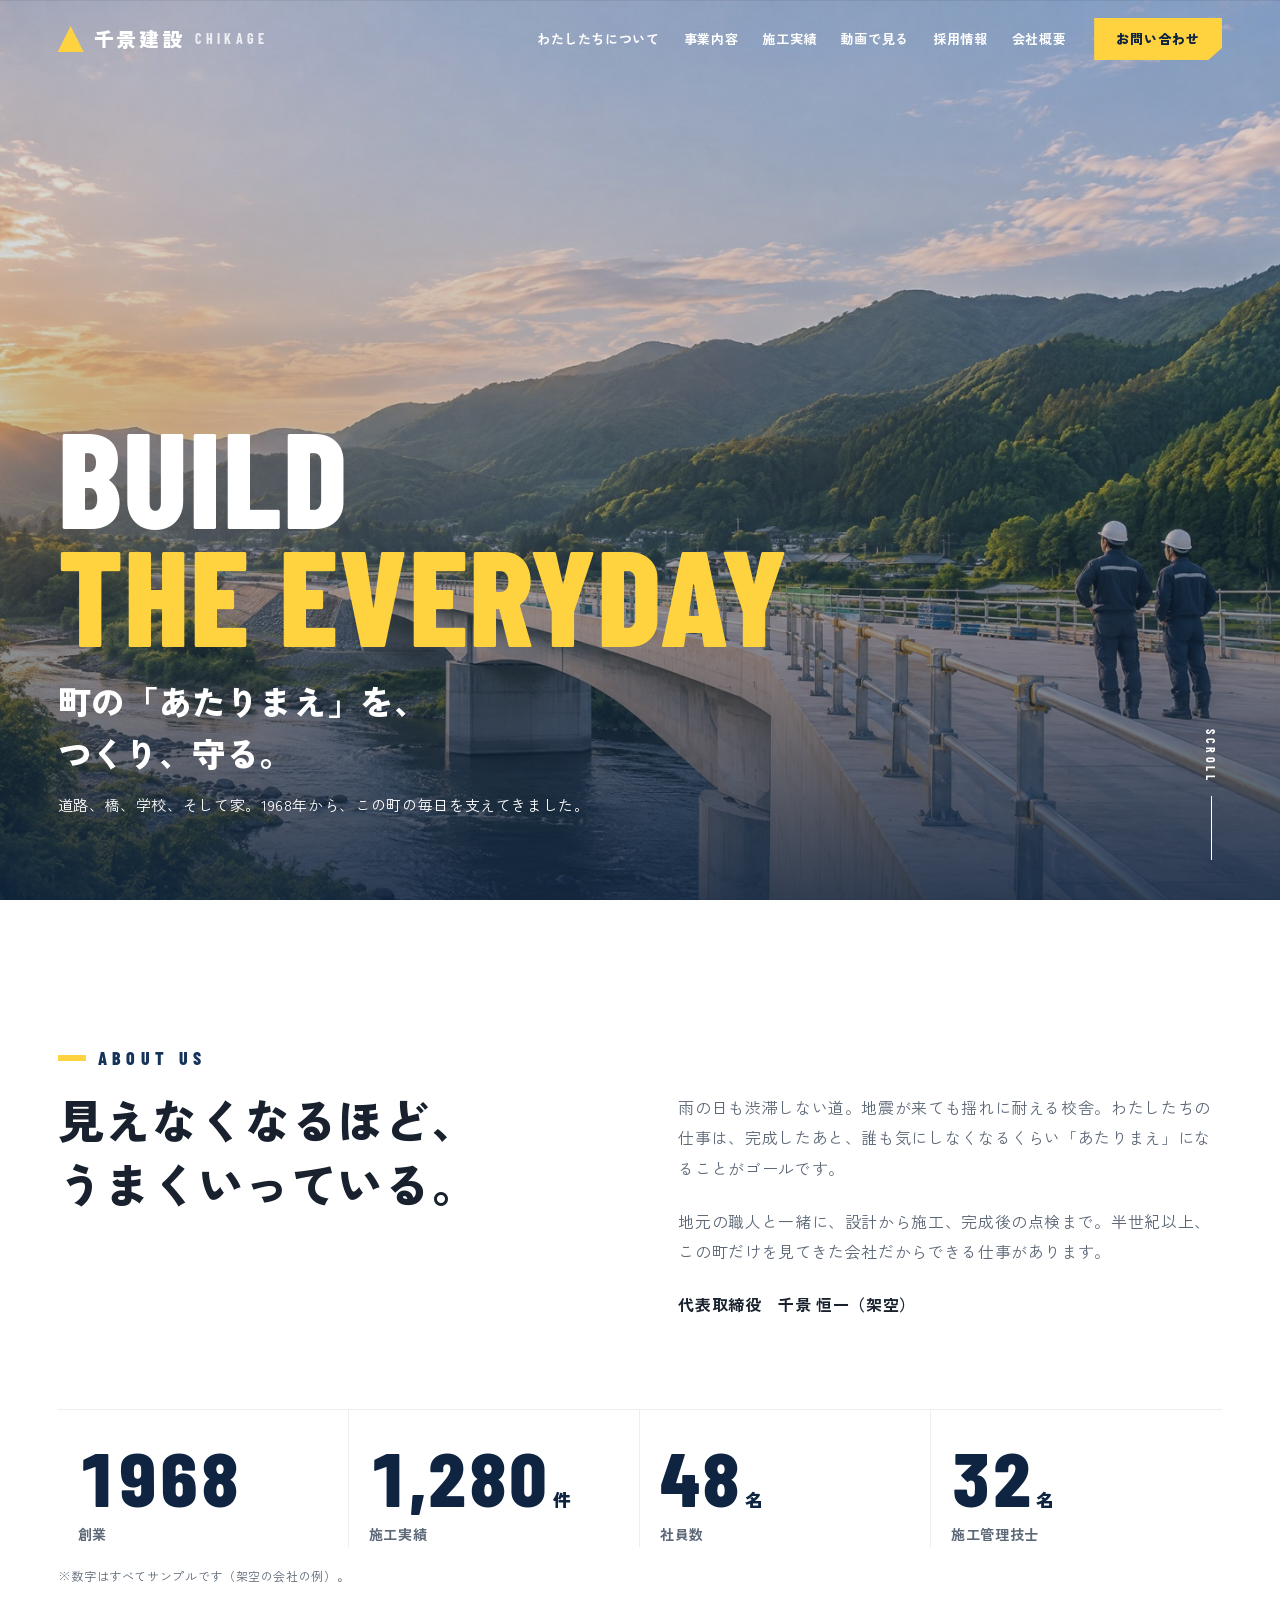
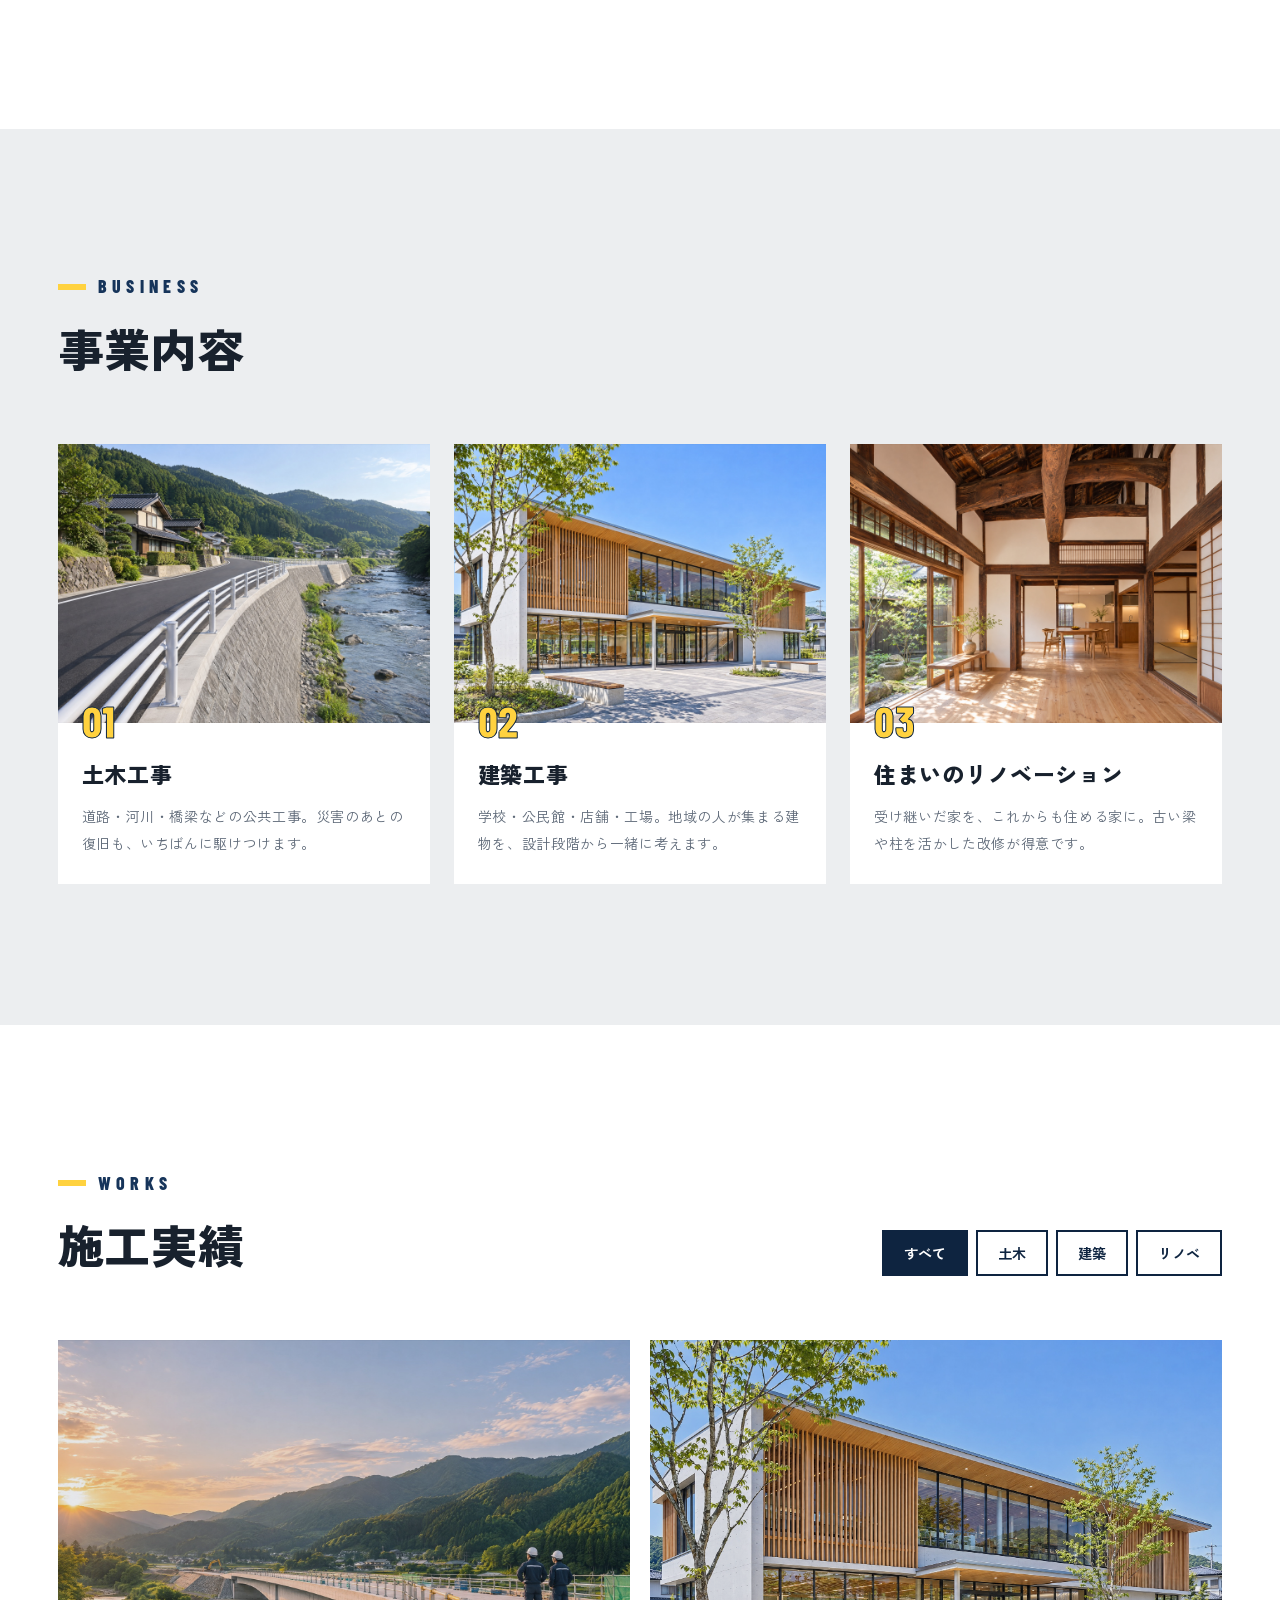
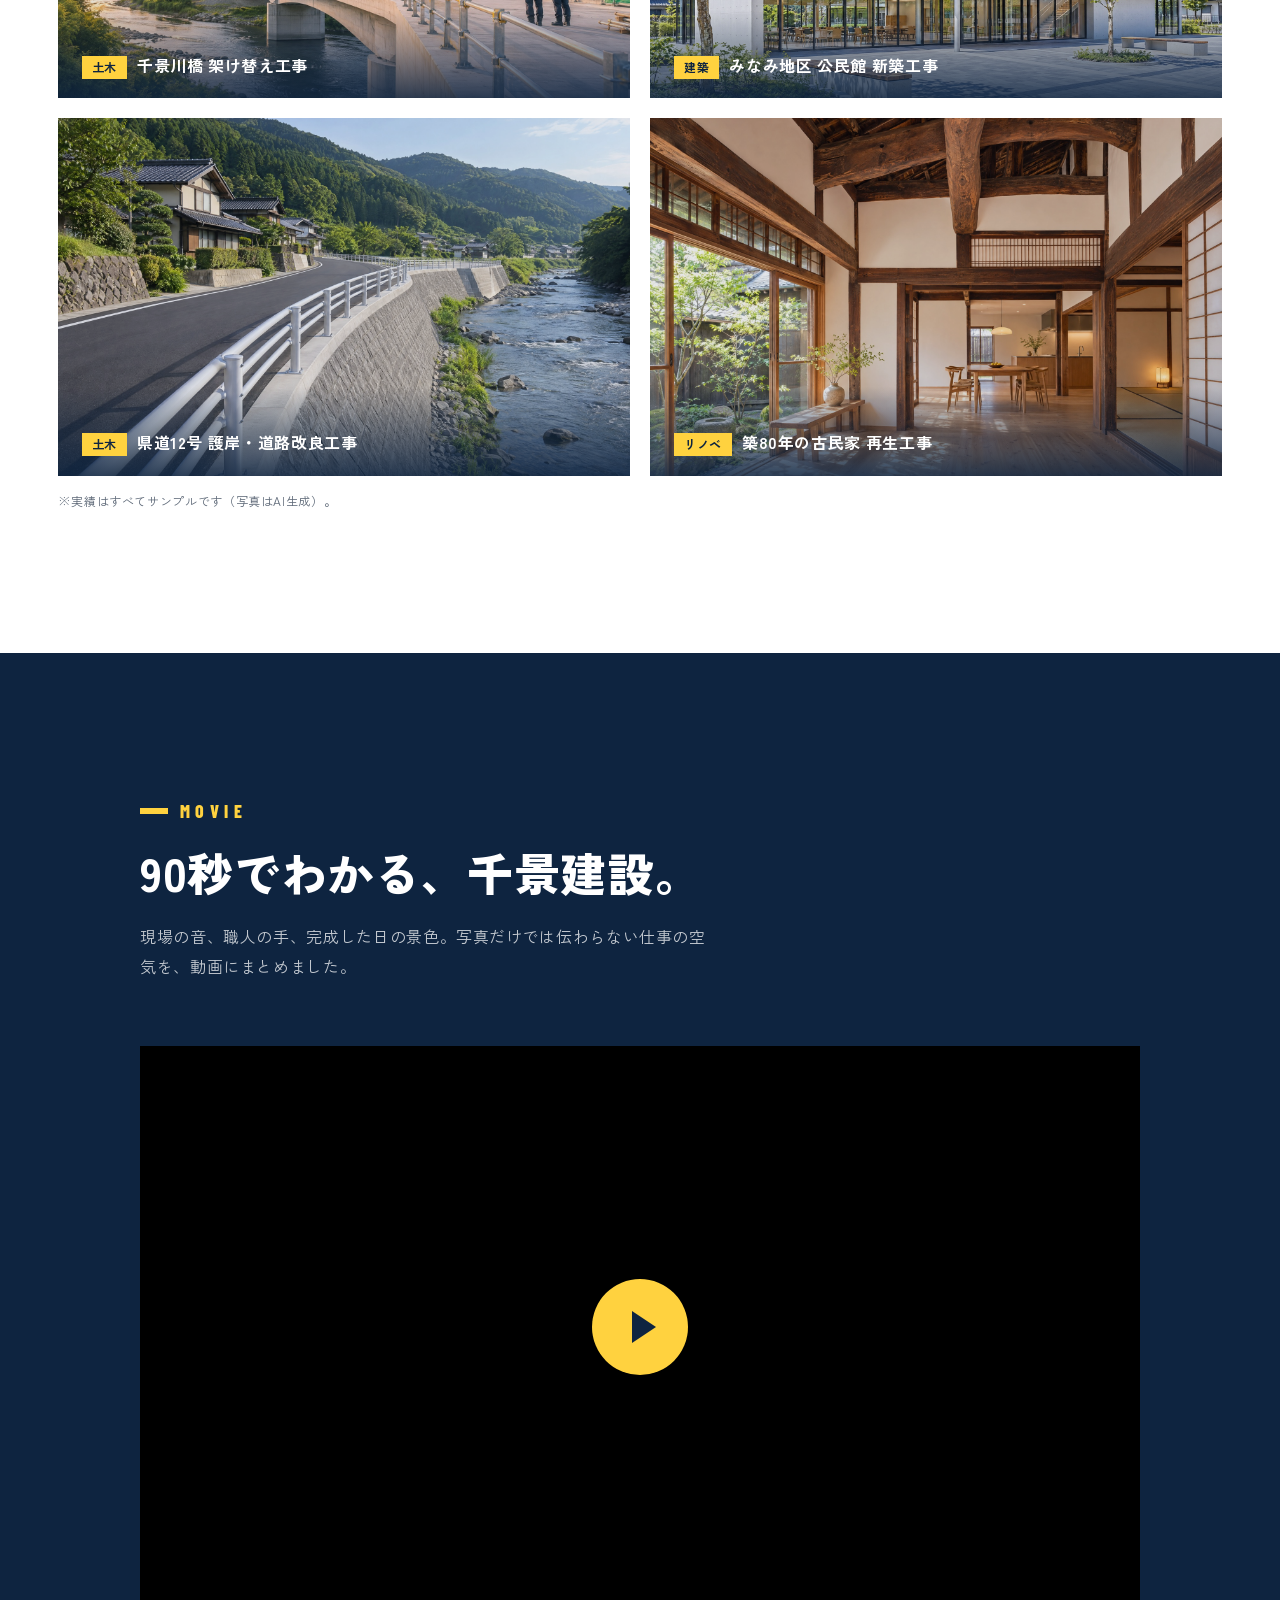
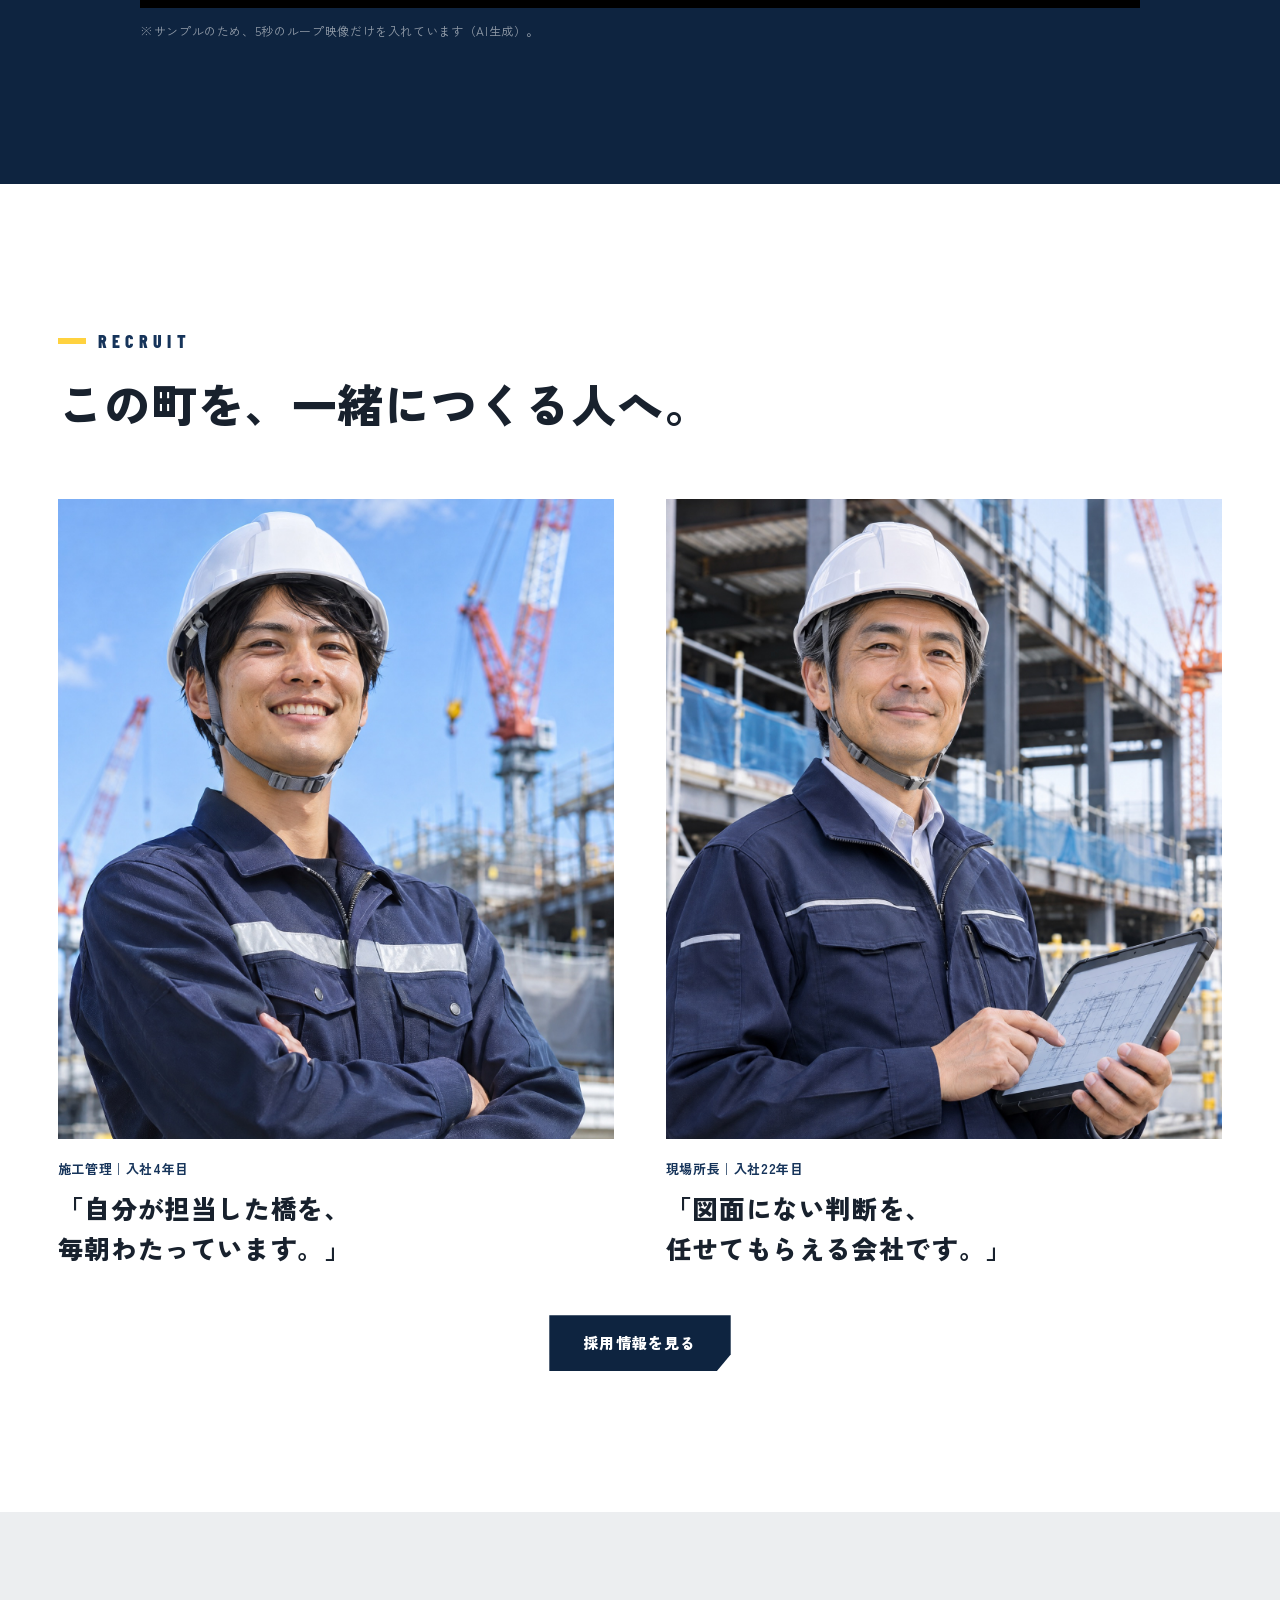
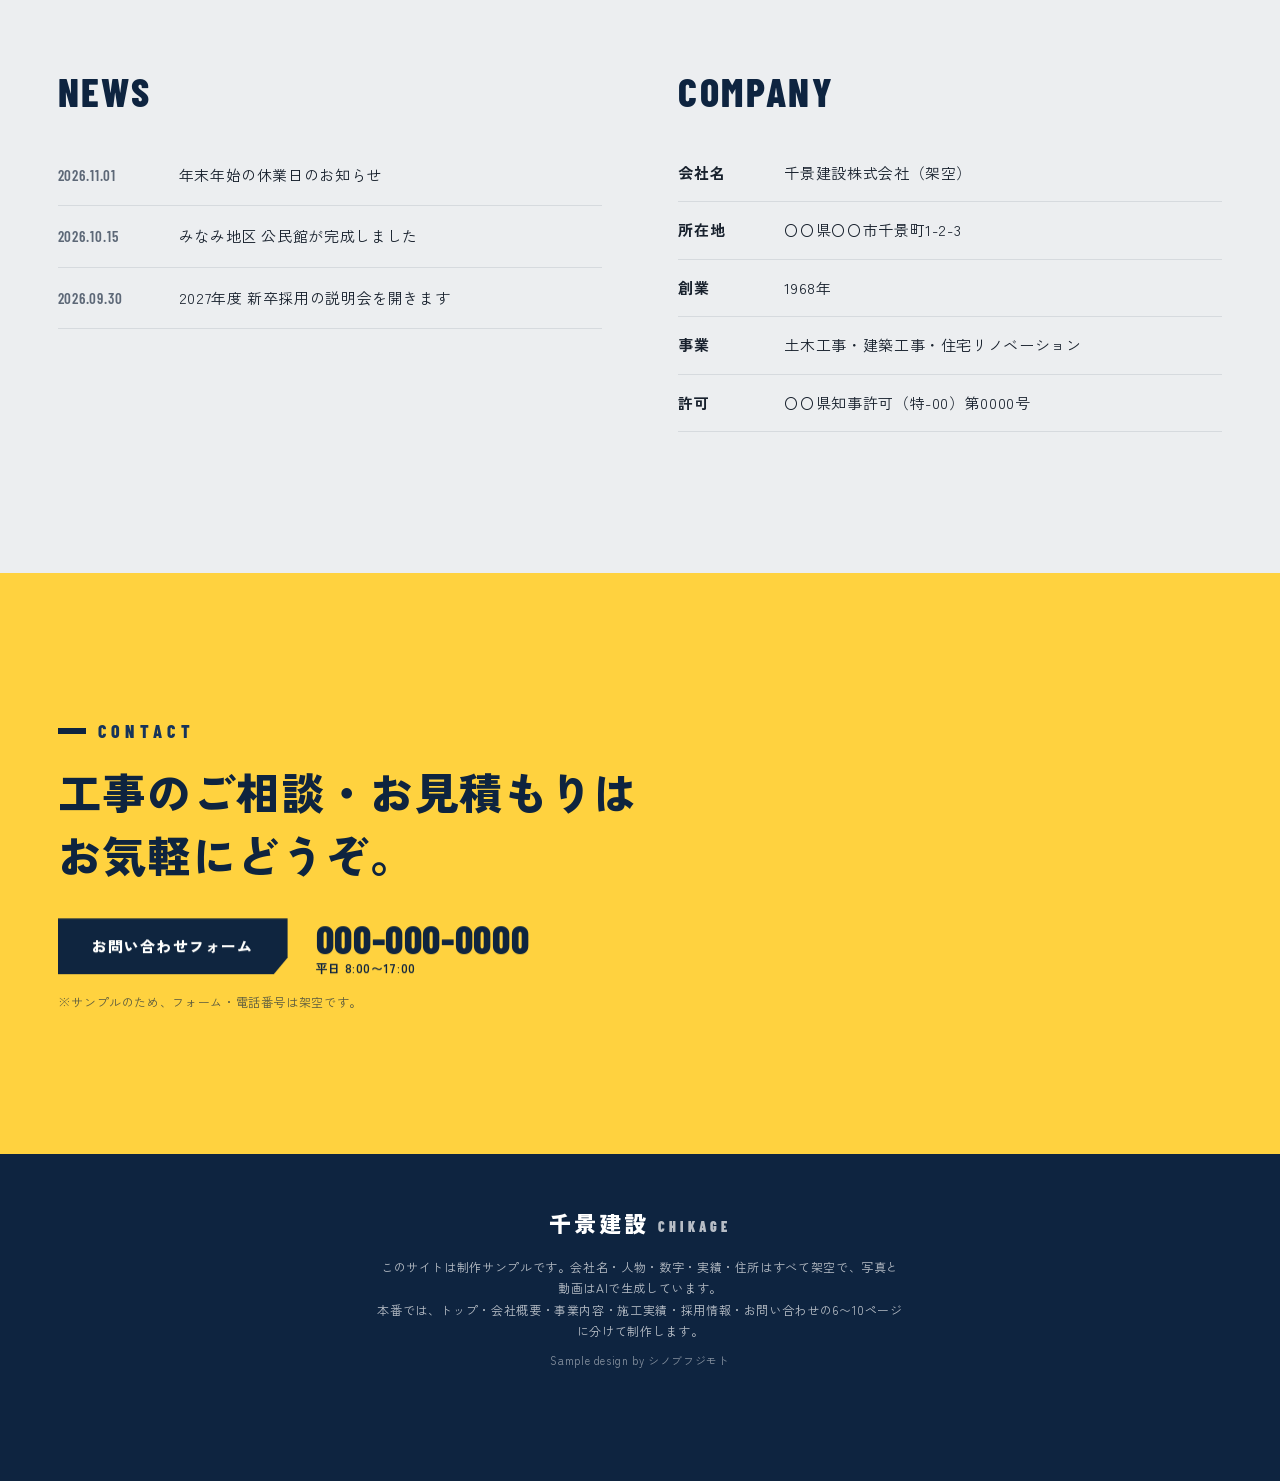
==== index.html @ c88fe832 "Construction company website sample (fictional, AI photos and video) Co-Authored-By: Claude Opus 5.5" ====
<!doctype html>
<html lang="ja">
<head>
<meta charset="utf-8">
<meta name="viewport" content="width=device-width, initial-scale=1">
<meta name="robots" content="noindex, nofollow">
<title>千景建設 CHIKAGE（サンプル）</title>
<meta name="description" content="地域の建設会社のコーポレートサイトのサンプル。会社名・数字・実績はすべて架空です。">
<link rel="preconnect" href="https://fonts.googleapis.com">
<link rel="preconnect" href="https://fonts.gstatic.com" crossorigin>
<link href="https://fonts.googleapis.com/css2?family=Barlow+Condensed:wght@600;700;800&family=Zen+Kaku+Gothic+New:wght@400;500;700;900&display=swap" rel="stylesheet">
<link rel="stylesheet" href="style.css?v=1">
<script>document.documentElement.classList.add('js');if(matchMedia('(prefers-reduced-motion: reduce)').matches)document.documentElement.classList.add('is-reduced');</script>
</head>
<body>

<header class="header">
  <a class="logo" href="#top" aria-label="千景建設 トップへ"><span class="logo_mark" aria-hidden="true"></span><span class="logo_ja">千景建設</span><span class="logo_en">CHIKAGE</span></a>
  <nav class="nav" aria-label="サイト内">
    <a href="#about">わたしたちについて</a><a href="#business">事業内容</a><a href="#works">施工実績</a><a href="#movie">動画で見る</a><a href="#recruit">採用情報</a><a href="#company">会社概要</a>
  </nav>
  <a class="btn btn--sm" href="#contact">お問い合わせ</a>
</header>

<main id="top">

  <!-- 最初の画面：動画が流れる -->
  <section class="hero">
    <div class="hero_media" data-open-photo>
      <video class="hero_video" src="movie/hero.mp4" poster="photos/hero.jpg" autoplay muted loop playsinline aria-hidden="true"></video>
      <img src="photos/hero.jpg" alt="夕日の中、完成した橋の上に立つ2人の作業員" width="1800" height="1012">
    </div>
    <div class="hero_body">
      <p class="hero_en" data-open="1"><span>BUILD</span><span>THE EVERYDAY</span></p>
      <h1 class="hero_ja" data-open="2">町の「あたりまえ」を、<br>つくり、守る。</h1>
      <p class="hero_lead" data-open="3">道路、橋、学校、そして家。<br class="sp">1968年から、この町の毎日を支えてきました。</p>
    </div>
    <a class="hero_scroll" href="#about" data-open="4"><span>SCROLL</span></a>
  </section>

  <!-- わたしたちについて -->
  <section class="about" id="about">
    <div class="about_inner">
      <header class="secHead" data-up>
        <p class="secHead_en">ABOUT US</p>
        <h2 class="secHead_ja">見えなくなるほど、<br>うまくいっている。</h2>
      </header>
      <div class="about_text" data-each>
        <p data-up>雨の日も渋滞しない道。地震が来ても揺れに耐える校舎。わたしたちの仕事は、完成したあと、誰も気にしなくなるくらい「あたりまえ」になることがゴールです。</p>
        <p data-up>地元の職人と一緒に、設計から施工、完成後の点検まで。半世紀以上、この町だけを見てきた会社だからできる仕事があります。</p>
        <p class="about_sign" data-up>代表取締役　千景 恒一（架空）</p>
      </div>
    </div>
    <ul class="num" data-each>
      <li data-up><p class="num_v"><span data-count="1968" data-plain>1968</span></p><p class="num_l">創業</p></li>
      <li data-up><p class="num_v"><span data-count="1280">1,280</span><small>件</small></p><p class="num_l">施工実績</p></li>
      <li data-up><p class="num_v"><span data-count="48">48</span><small>名</small></p><p class="num_l">社員数</p></li>
      <li data-up><p class="num_v"><span data-count="32">32</span><small>名</small></p><p class="num_l">施工管理技士</p></li>
    </ul>
    <p class="note" data-up>※数字はすべてサンプルです（架空の会社の例）。</p>
  </section>

  <!-- 事業内容 -->
  <section class="business" id="business">
    <header class="secHead" data-up>
      <p class="secHead_en">BUSINESS</p>
      <h2 class="secHead_ja">事業内容</h2>
    </header>
    <div class="biz_list">
      <article class="biz" data-up>
        <div class="biz_photo"><img src="photos/road.jpg" alt="川沿いに整備された道路と護岸" width="1800" height="1350" loading="lazy"></div>
        <p class="biz_no">01</p><h3>土木工事</h3>
        <p>道路・河川・橋梁などの公共工事。災害のあとの復旧も、いちばんに駆けつけます。</p>
      </article>
      <article class="biz" data-up>
        <div class="biz_photo"><img src="photos/building.jpg" alt="木のルーバーが印象的な公民館" width="1800" height="1350" loading="lazy"></div>
        <p class="biz_no">02</p><h3>建築工事</h3>
        <p>学校・公民館・店舗・工場。地域の人が集まる建物を、設計段階から一緒に考えます。</p>
      </article>
      <article class="biz" data-up>
        <div class="biz_photo"><img src="photos/renovation.jpg" alt="古い梁を活かしてリノベーションした住まい" width="1800" height="1350" loading="lazy"></div>
        <p class="biz_no">03</p><h3>住まいのリノベーション</h3>
        <p>受け継いだ家を、これからも住める家に。古い梁や柱を活かした改修が得意です。</p>
      </article>
    </div>
  </section>

  <!-- 施工実績：種類で絞り込める -->
  <section class="works" id="works">
    <header class="secHead secHead--row" data-up>
      <div><p class="secHead_en">WORKS</p><h2 class="secHead_ja">施工実績</h2></div>
      <div class="filter" role="group" aria-label="種類で絞り込む">
        <button type="button" class="is-on" data-filter="all" aria-pressed="true">すべて</button>
        <button type="button" data-filter="doboku" aria-pressed="false">土木</button>
        <button type="button" data-filter="kenchiku" aria-pressed="false">建築</button>
        <button type="button" data-filter="reno" aria-pressed="false">リノベ</button>
      </div>
    </header>
    <ul class="works_grid">
      <li data-kind="doboku"><img src="photos/hero.jpg" alt="" loading="lazy"><p><span>土木</span>千景川橋 架け替え工事</p></li>
      <li data-kind="kenchiku"><img src="photos/building.jpg" alt="" loading="lazy"><p><span>建築</span>みなみ地区 公民館 新築工事</p></li>
      <li data-kind="doboku"><img src="photos/road.jpg" alt="" loading="lazy"><p><span>土木</span>県道12号 護岸・道路改良工事</p></li>
      <li data-kind="reno"><img src="photos/renovation.jpg" alt="" loading="lazy"><p><span>リノベ</span>築80年の古民家 再生工事</p></li>
    </ul>
    <p class="note">※実績はすべてサンプルです（写真はAI生成）。</p>
  </section>

  <!-- 動画で見る -->
  <section class="movie" id="movie">
    <div class="movie_inner">
      <header class="secHead" data-up>
        <p class="secHead_en">MOVIE</p>
        <h2 class="secHead_ja">90秒でわかる、千景建設。</h2>
        <p class="movie_lead">現場の音、職人の手、完成した日の景色。写真だけでは伝わらない仕事の空気を、動画にまとめました。</p>
      </header>
      <button type="button" class="movie_card" data-up aria-label="紹介動画を再生する（サンプル）">
        <video src="movie/hero.mp4" poster="photos/hero.jpg" muted loop playsinline preload="metadata"></video>
        <span class="movie_play" aria-hidden="true"></span>
        <span class="movie_time">1:30</span>
      </button>
      <p class="note">※サンプルのため、5秒のループ映像だけを入れています（AI生成）。</p>
    </div>
  </section>

  <!-- 採用 -->
  <section class="recruit" id="recruit">
    <header class="secHead" data-up>
      <p class="secHead_en">RECRUIT</p>
      <h2 class="secHead_ja">この町を、<br class="sp">一緒につくる人へ。</h2>
    </header>
    <div class="people">
      <article class="person" data-up>
        <div class="person_photo"><img src="photos/worker.jpg" alt="若手の施工管理の社員" width="1440" height="1800" loading="lazy"></div>
        <p class="person_meta">施工管理｜入社4年目</p>
        <h3>「自分が担当した橋を、<br>毎朝わたっています。」</h3>
      </article>
      <article class="person" data-up>
        <div class="person_photo"><img src="photos/manager.jpg" alt="現場所長の社員" width="1440" height="1800" loading="lazy"></div>
        <p class="person_meta">現場所長｜入社22年目</p>
        <h3>「図面にない判断を、<br>任せてもらえる会社です。」</h3>
      </article>
    </div>
    <div class="recruit_cta" data-up><a class="btn btn--line" href="#contact">採用情報を見る</a></div>
  </section>

  <!-- お知らせ・会社概要 -->
  <section class="info" id="company">
    <div class="info_inner">
      <div data-up>
        <h2 class="info_h">NEWS</h2>
        <ul class="news">
          <li><time>2026.11.01</time><a href="#top">年末年始の休業日のお知らせ</a></li>
          <li><time>2026.10.15</time><a href="#works">みなみ地区 公民館が完成しました</a></li>
          <li><time>2026.09.30</time><a href="#recruit">2027年度 新卒採用の説明会を開きます</a></li>
        </ul>
      </div>
      <div data-up>
        <h2 class="info_h">COMPANY</h2>
        <dl class="company">
          <div><dt>会社名</dt><dd>千景建設株式会社（架空）</dd></div>
          <div><dt>所在地</dt><dd>〇〇県〇〇市千景町1-2-3</dd></div>
          <div><dt>創業</dt><dd>1968年</dd></div>
          <div><dt>事業</dt><dd>土木工事・建築工事・住宅リノベーション</dd></div>
          <div><dt>許可</dt><dd>〇〇県知事許可（特-00）第0000号</dd></div>
        </dl>
      </div>
    </div>
  </section>

  <section class="contact" id="contact" data-bar-end>
    <div class="contact_inner" data-each>
      <p class="secHead_en" data-up>CONTACT</p>
      <h2 class="contact_h" data-up>工事のご相談・お見積もりは<br>お気軽にどうぞ。</h2>
      <div class="contact_btns" data-up>
        <a class="btn" href="#contact">お問い合わせフォーム</a>
        <a class="contact_tel" href="#contact">000-000-0000<small>平日 8:00〜17:00</small></a>
      </div>
      <p class="note" data-up>※サンプルのため、フォーム・電話番号は架空です。</p>
    </div>
  </section>

</main>

<footer class="footer">
  <p class="footer_logo">千景建設 <span>CHIKAGE</span></p>
  <p class="footer_note">このサイトは制作サンプルです。会社名・人物・数字・実績・住所はすべて架空で、写真と動画はAIで生成しています。<br>本番では、トップ・会社概要・事業内容・施工実績・採用情報・お問い合わせの6〜10ページに分けて制作します。</p>
  <p class="footer_copy">Sample design by シノブフジモト</p>
</footer>

<nav class="spBar" aria-label="お問い合わせ"><a href="#works">施工実績</a><a href="#contact">お問い合わせ</a></nav>

<script src="vendor/gsap.min.js"></script>
<script src="vendor/ScrollTrigger.min.js"></script>
<script src="vendor/lenis.min.js"></script>
<script src="main.js?v=1"></script>
<script>
// 施工実績を種類で絞り込む
document.querySelectorAll('.filter button').forEach((b) => b.addEventListener('click', () => {
  const k = b.dataset.filter;
  document.querySelectorAll('.filter button').forEach((x) => { x.classList.toggle('is-on', x === b); x.setAttribute('aria-pressed', x === b); });
  document.querySelectorAll('.works_grid li').forEach((li) => li.classList.toggle('is-hide', k !== 'all' && li.dataset.kind !== k));
}));
// 動画のカード：見えたら再生（音なし）
const mv = document.querySelector('.movie_card video');
if (mv && 'IntersectionObserver' in window && !matchMedia('(prefers-reduced-motion: reduce)').matches) {
  new IntersectionObserver((es) => es.forEach((e) => e.isIntersecting ? mv.play().catch(() => {}) : mv.pause()), { threshold: 0.4 }).observe(mv);
}
// 動画が読めなければ、写真だけを見せる
document.querySelectorAll('video').forEach((v) => v.addEventListener('error', () => v.remove(), true));
</script>
</body>
</html>
---- style.css ----
:root {
  --navy: #0e2440;
  --navy2: #16345a;
  --yellow: #ffd23f;   /* 安全帯の黄色 */
  --concrete: #eceef0;
  --white: #ffffff;
  --ink: #18212d;
  --muted: #5d6877;
  --en: "Barlow Condensed", sans-serif;
  --jp: "Zen Kaku Gothic New", "Hiragino Sans", sans-serif;
  --ease-out: cubic-bezier(0.23, 1, 0.32, 1);
  --gutter: clamp(16px, 4.5vw, 72px);
  --max: 1200px;
}
*, *::before, *::after { box-sizing: border-box; }
html { -webkit-text-size-adjust: 100%; }
body { margin: 0; background: var(--white); color: var(--ink); font-family: var(--jp); font-size: 16px; line-height: 1.9; letter-spacing: .04em; overflow-x: hidden; }
img, video { display: block; max-width: 100%; }
a { color: inherit; }
button { font: inherit; }
h1, h2, h3, p, dl, dd, ul { margin: 0; padding: 0; }
ul { list-style: none; }
:focus-visible { outline: 2px solid var(--yellow); outline-offset: 3px; }
.note { font-size: 12px; color: var(--muted); }
.sp { display: none; }

.btn { display: inline-flex; align-items: center; justify-content: center; min-height: 56px; padding: 0 34px; background: var(--yellow); color: var(--navy); text-decoration: none; font-weight: 900; font-size: 15px; letter-spacing: .08em; border: 0; cursor: pointer; transition: background-color .25s ease, transform .16s var(--ease-out); clip-path: polygon(0 0, 100% 0, 100% 70%, calc(100% - 14px) 100%, 0 100%); }
.btn:active { transform: scale(.97); }
.btn--sm { min-height: 42px; padding: 0 22px; font-size: 13px; }
.btn--line { background: var(--navy); color: var(--white); }
@media (hover: hover) and (pointer: fine) { .btn:hover { background: #ffe07a; } .btn--line:hover { background: var(--navy2); } }

.header { position: fixed; inset: 0 0 auto; z-index: 50; display: flex; align-items: center; gap: 28px; padding: 18px var(--gutter); color: var(--white); transition: background-color .4s ease, padding .4s var(--ease-out), color .4s ease; }
.header.is-solid { background: rgba(255,255,255,.95); color: var(--ink); backdrop-filter: blur(10px); padding-block: 10px; box-shadow: 0 1px 0 rgba(14,36,64,.08); }
.logo { display: flex; align-items: center; gap: 10px; text-decoration: none; }
.logo_mark { width: 26px; height: 26px; background: var(--yellow); clip-path: polygon(0 100%, 50% 0, 100% 100%); }
.logo_ja { font-weight: 900; font-size: 20px; letter-spacing: .14em; }
.logo_en { font-family: var(--en); font-weight: 700; font-size: 14px; letter-spacing: .3em; opacity: .8; }
.nav { display: flex; gap: 24px; margin-left: auto; font-size: 13px; font-weight: 700; }
.nav a { text-decoration: none; position: relative; padding: 4px 0; }
.nav a::after { content: ""; position: absolute; left: 0; right: 0; bottom: 0; height: 2px; background: var(--yellow); transform: scaleX(0); transform-origin: right; transition: transform .3s var(--ease-out); }
@media (hover: hover) and (pointer: fine) { .nav a:hover::after { transform: scaleX(1); transform-origin: left; } }

/* 最初の画面 */
.hero { position: relative; height: 100svh; min-height: 620px; color: var(--white); overflow: hidden; display: flex; align-items: flex-end; padding: 0 var(--gutter) clamp(56px, 9vh, 110px); }
.hero_media { position: absolute; inset: 0; z-index: -1; background: var(--navy); }
.hero_media img, .hero_media video { position: absolute; inset: 0; width: 100%; height: 100%; object-fit: cover; }
.hero_media video { z-index: 1; }
.hero::after { content: ""; position: absolute; inset: 0; z-index: -1; background: linear-gradient(0deg, rgba(14,36,64,.85) 0%, rgba(14,36,64,.25) 45%, rgba(14,36,64,.1) 100%); }
.hero_en { font-family: var(--en); font-weight: 800; font-size: clamp(64px, 10.5vw, 168px); line-height: .88; letter-spacing: .01em; }
.hero_en span { display: block; }
.hero_en span:last-child { color: var(--yellow); }
.hero_ja { font-weight: 900; font-size: clamp(22px, 2.6vw, 36px); line-height: 1.55; margin-top: 22px; }
.hero_lead { margin-top: 12px; font-size: 15px; opacity: .9; }
.hero_scroll { position: absolute; right: var(--gutter); bottom: 40px; font-family: var(--en); font-weight: 700; letter-spacing: .3em; font-size: 12px; text-decoration: none; writing-mode: vertical-rl; display: flex; align-items: center; gap: 12px; }
.hero_scroll::after { content: ""; width: 1px; height: 64px; background: var(--white); animation: line 2s var(--ease-out) infinite; transform-origin: top; }
@keyframes line { 0% { transform: scaleY(0); } 60% { transform: scaleY(1); } 100% { transform: scaleY(1); opacity: 0; } }

/* 見出し */
section { padding-block: clamp(88px, 11vw, 160px); }
.hero { padding-top: 0; }
.secHead { margin-bottom: clamp(40px, 5vw, 72px); }
.secHead--row { display: flex; align-items: flex-end; justify-content: space-between; gap: 24px; flex-wrap: wrap; }
.secHead_en { font-family: var(--en); font-weight: 800; font-size: clamp(16px, 1.4vw, 20px); letter-spacing: .3em; color: var(--navy2); display: flex; align-items: center; gap: 12px; }
.secHead_en::before { content: ""; width: 28px; height: 6px; background: var(--yellow); }
.secHead_ja { font-weight: 900; font-size: clamp(30px, 3.6vw, 52px); line-height: 1.4; margin-top: 12px; }

/* わたしたちについて */
.about { padding-inline: var(--gutter); }
.about_inner { max-width: var(--max); margin-inline: auto; display: grid; grid-template-columns: minmax(0, 1fr) minmax(0, 1fr); gap: clamp(32px, 6vw, 96px); }
.about_text p + p { margin-top: 1.4em; }
.about_text { color: var(--muted); padding-top: 3.2em; }
.about_sign { color: var(--ink); font-weight: 700; }
.num { max-width: var(--max); margin: clamp(56px, 7vw, 96px) auto 0; display: grid; grid-template-columns: repeat(4, minmax(0, 1fr)); border-top: 1px solid var(--concrete); }
.num li { padding: 28px 20px 0; border-right: 1px solid var(--concrete); }
.num li:last-child { border-right: 0; }
.num_v { font-family: var(--en); font-weight: 800; font-size: clamp(56px, 6vw, 92px); line-height: 1; color: var(--navy); font-variant-numeric: tabular-nums; }
.num_v small { font-family: var(--jp); font-size: 18px; margin-left: 4px; }
.num_l { font-weight: 700; font-size: 14px; color: var(--muted); margin-top: 6px; }
.about .note { max-width: var(--max); margin: 18px auto 0; }

/* 事業内容 */
.business { background: var(--concrete); padding-inline: var(--gutter); }
.business .secHead, .biz_list { max-width: var(--max); margin-inline: auto; }
.business .secHead { margin-bottom: clamp(40px, 5vw, 72px); }
.biz_list { display: grid; grid-template-columns: repeat(3, minmax(0, 1fr)); gap: 24px; }
.biz { background: var(--white); padding-bottom: 28px; }
.biz_photo { aspect-ratio: 4 / 3; overflow: hidden; }
.biz_photo img { width: 100%; height: 100%; object-fit: cover; transition: transform .9s var(--ease-out); }
@media (hover: hover) and (pointer: fine) { .biz:hover .biz_photo img { transform: scale(1.05); } }
.biz_no { font-family: var(--en); font-weight: 800; font-size: 44px; line-height: 1; color: var(--yellow); margin: -24px 0 0 24px; position: relative; -webkit-text-stroke: 1px var(--navy); }
.biz h3 { font-weight: 900; font-size: 22px; margin: 10px 24px 0; }
.biz p:not(.biz_no) { font-size: 14px; color: var(--muted); margin: 8px 24px 0; }

/* 施工実績 */
.works { padding-inline: var(--gutter); }
.works .secHead, .works_grid, .works .note { max-width: var(--max); margin-inline: auto; }
.filter { display: flex; gap: 8px; flex-wrap: wrap; }
.filter button { border: 2px solid var(--navy); background: transparent; color: var(--navy); font-weight: 700; font-size: 14px; padding: 8px 20px; cursor: pointer; transition: background-color .2s ease, color .2s ease; }
.filter button.is-on { background: var(--navy); color: var(--white); }
.works_grid { display: grid; grid-template-columns: repeat(2, minmax(0, 1fr)); gap: 20px; }
.works_grid li { position: relative; aspect-ratio: 16 / 10; overflow: hidden; background: var(--navy); transition: opacity .35s ease, transform .35s var(--ease-out); }
.works_grid li.is-hide { display: none; }
.works_grid img { width: 100%; height: 100%; object-fit: cover; opacity: .9; transition: transform .9s var(--ease-out); }
@media (hover: hover) and (pointer: fine) { .works_grid li:hover img { transform: scale(1.05); } }
.works_grid p { position: absolute; left: 0; bottom: 0; right: 0; padding: 40px 24px 18px; background: linear-gradient(0deg, rgba(14,36,64,.85), transparent); color: var(--white); font-weight: 700; }
.works_grid span { display: inline-block; font-size: 12px; background: var(--yellow); color: var(--navy); padding: 0 10px; margin-right: 10px; }
.works .note { margin-top: 14px; }

/* 動画 */
.movie { background: var(--navy); color: var(--white); padding-inline: var(--gutter); }
.movie_inner { max-width: 1000px; margin-inline: auto; }
.movie .secHead_en { color: var(--yellow); }
.movie_lead { margin-top: 16px; color: rgba(255,255,255,.75); max-width: 36em; }
.movie_card { position: relative; display: block; width: 100%; aspect-ratio: 16 / 9; border: 0; padding: 0; background: #000; cursor: pointer; overflow: hidden; }
.movie_card video { width: 100%; height: 100%; object-fit: cover; opacity: .85; }
.movie_play { position: absolute; left: 50%; top: 50%; width: 96px; height: 96px; margin: -48px 0 0 -48px; border-radius: 50%; background: var(--yellow); transition: transform .3s var(--ease-out); }
.movie_play::after { content: ""; position: absolute; left: 40px; top: 32px; border-left: 24px solid var(--navy); border-top: 16px solid transparent; border-bottom: 16px solid transparent; }
@media (hover: hover) and (pointer: fine) { .movie_card:hover .movie_play { transform: scale(1.08); } }
.movie_time { position: absolute; right: 16px; bottom: 14px; font-family: var(--en); font-weight: 700; letter-spacing: .1em; background: rgba(0,0,0,.6); padding: 2px 10px; }
.movie .note { color: rgba(255,255,255,.55); margin-top: 12px; }

/* 採用 */
.recruit { padding-inline: var(--gutter); }
.recruit .secHead, .people { max-width: var(--max); margin-inline: auto; }
.people { display: grid; grid-template-columns: repeat(2, minmax(0, 1fr)); gap: clamp(20px, 4vw, 56px); }
.person_photo { aspect-ratio: 4 / 4.6; overflow: hidden; }
.person_photo img { width: 100%; height: 100%; object-fit: cover; object-position: 50% 20%; }
.person_meta { margin-top: 18px; font-size: 13px; font-weight: 700; color: var(--navy2); }
.person h3 { font-weight: 900; font-size: clamp(20px, 2vw, 26px); line-height: 1.55; margin-top: 6px; }
.recruit_cta { text-align: center; margin-top: 48px; }

/* お知らせ・会社概要 */
.info { background: var(--concrete); padding-inline: var(--gutter); }
.info_inner { max-width: var(--max); margin-inline: auto; display: grid; grid-template-columns: minmax(0, 1fr) minmax(0, 1fr); gap: clamp(32px, 6vw, 96px); }
.info_h { font-family: var(--en); font-weight: 800; font-size: 40px; letter-spacing: .06em; color: var(--navy); }
.news { margin-top: 16px; }
.news li { display: grid; grid-template-columns: 7em 1fr; gap: 16px; padding: 16px 0; border-bottom: 1px solid #d6dade; font-size: 15px; }
.news time { font-family: var(--en); font-weight: 600; color: var(--muted); letter-spacing: .06em; }
.news a { text-decoration: none; }
@media (hover: hover) and (pointer: fine) { .news a:hover { text-decoration: underline; } }
.company { margin-top: 16px; }
.company div { display: grid; grid-template-columns: 6em 1fr; gap: 16px; padding: 14px 0; border-bottom: 1px solid #d6dade; font-size: 15px; }
.company dt { font-weight: 700; }

/* お問い合わせ */
.contact { background: var(--yellow); color: var(--navy); padding-inline: var(--gutter); }
.contact_inner { max-width: var(--max); margin-inline: auto; }
.contact .secHead_en::before { background: var(--navy); }
.contact_h { font-weight: 900; font-size: clamp(28px, 3.4vw, 48px); line-height: 1.45; margin-top: 12px; }
.contact_btns { display: flex; flex-wrap: wrap; align-items: center; gap: 28px; margin-top: 32px; }
.contact .btn { background: var(--navy); color: var(--white); }
.contact_tel { font-family: var(--en); font-weight: 800; font-size: 40px; text-decoration: none; line-height: 1; }
.contact_tel small { display: block; font-family: var(--jp); font-size: 12px; font-weight: 700; margin-top: 4px; }
.contact .note { color: rgba(14,36,64,.7); margin-top: 16px; }

.footer { background: var(--navy); color: var(--white); text-align: center; padding: 48px var(--gutter) 110px; }
.footer_logo { font-weight: 900; font-size: 22px; letter-spacing: .14em; }
.footer_logo span { font-family: var(--en); font-size: 14px; letter-spacing: .3em; opacity: .7; }
.footer_note { margin: 12px auto 0; max-width: 44em; font-size: 12px; opacity: .7; line-height: 1.8; }
.footer_copy { margin-top: 8px; font-size: 11px; opacity: .5; }

.spBar { display: none; }

.js [data-up], .js [data-open], .js .header { opacity: 0; }
.js [data-up] { transform: translateY(26px); }

@media (max-width: 1080px) { .nav { display: none; } .header .btn { margin-left: auto; } }

@media (max-width: 760px) {
  body { font-size: 15px; }
  .sp { display: inline; }
  .header .btn { display: none; }
  .hero { padding-bottom: 72px; min-height: 0; }
  .hero_en { font-size: clamp(56px, 18vw, 84px); }
  .hero_ja { font-size: 22px; }
  .hero_lead { font-size: 14px; }
  .hero_scroll { display: none; }
  .about_inner { grid-template-columns: 1fr; gap: 8px; }
  .about_text { padding-top: 0; }
  .num { grid-template-columns: repeat(2, minmax(0, 1fr)); }
  .num li { padding: 22px 12px; border-bottom: 1px solid var(--concrete); }
  .num li:nth-child(2) { border-right: 0; }
  .num_v { font-size: 52px; }
  .biz_list, .works_grid, .people, .info_inner { grid-template-columns: 1fr; }
  .works_grid li { aspect-ratio: 16 / 11; }
  .movie_play { width: 72px; height: 72px; margin: -36px 0 0 -36px; }
  .movie_play::after { left: 30px; top: 24px; border-left-width: 18px; border-top-width: 12px; border-bottom-width: 12px; }
  .contact_tel { font-size: 32px; }
  .spBar { display: grid; grid-template-columns: 1fr 1.4fr; gap: 8px; position: fixed; z-index: 60; left: 0; right: 0; bottom: 0; padding: 10px 12px calc(10px + env(safe-area-inset-bottom)); background: rgba(255,255,255,.96); backdrop-filter: blur(10px); box-shadow: 0 -1px 0 rgba(14,36,64,.1); transform: translateY(110%); transition: transform .45s var(--ease-out); }
  .spBar.is-on { transform: none; }
  .spBar a { display: flex; align-items: center; justify-content: center; min-height: 48px; text-decoration: none; font-weight: 900; font-size: 14px; box-shadow: inset 0 0 0 2px var(--navy); color: var(--navy); }
  .spBar a + a { background: var(--yellow); box-shadow: none; }
}

@media (prefers-reduced-motion: reduce) {
  .js [data-up], .js [data-open], .js .header { opacity: 1; transform: none; }
  .hero_video { display: none; }
  .hero_scroll::after { animation: none; }
}
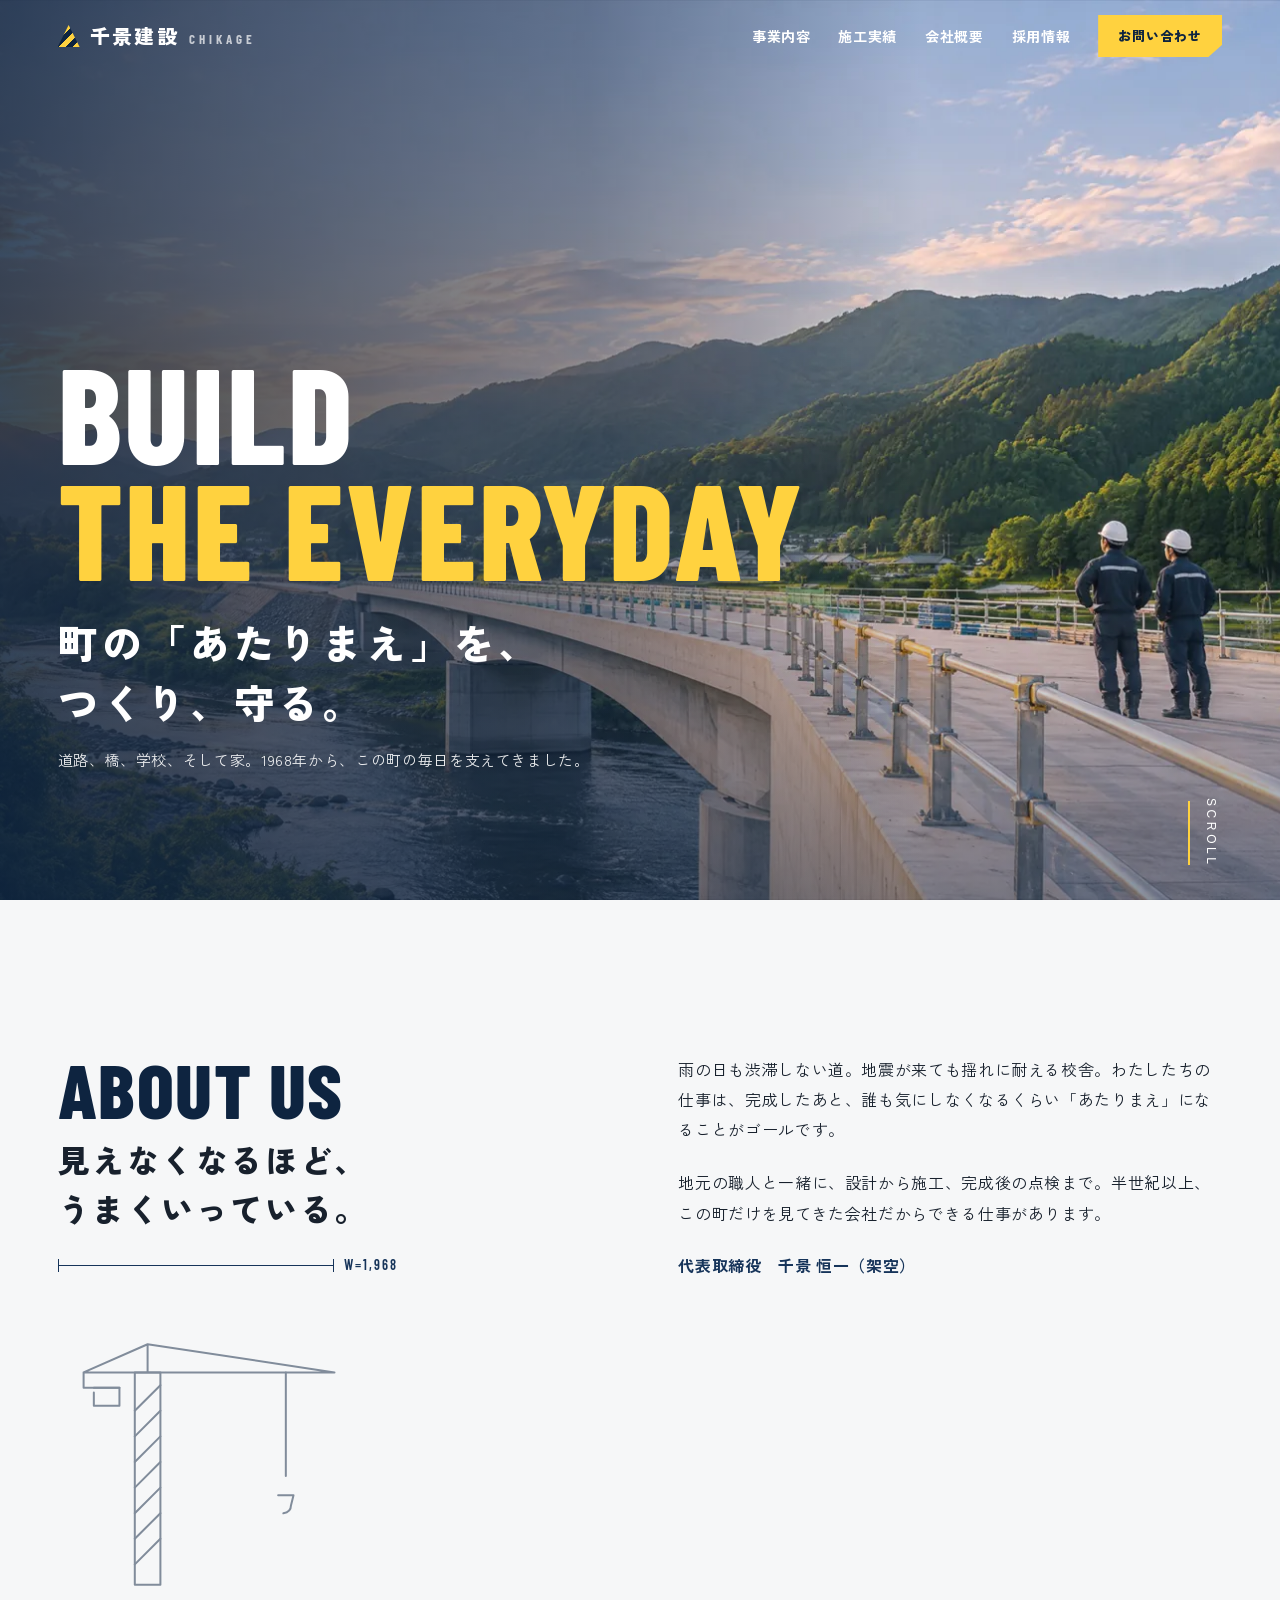
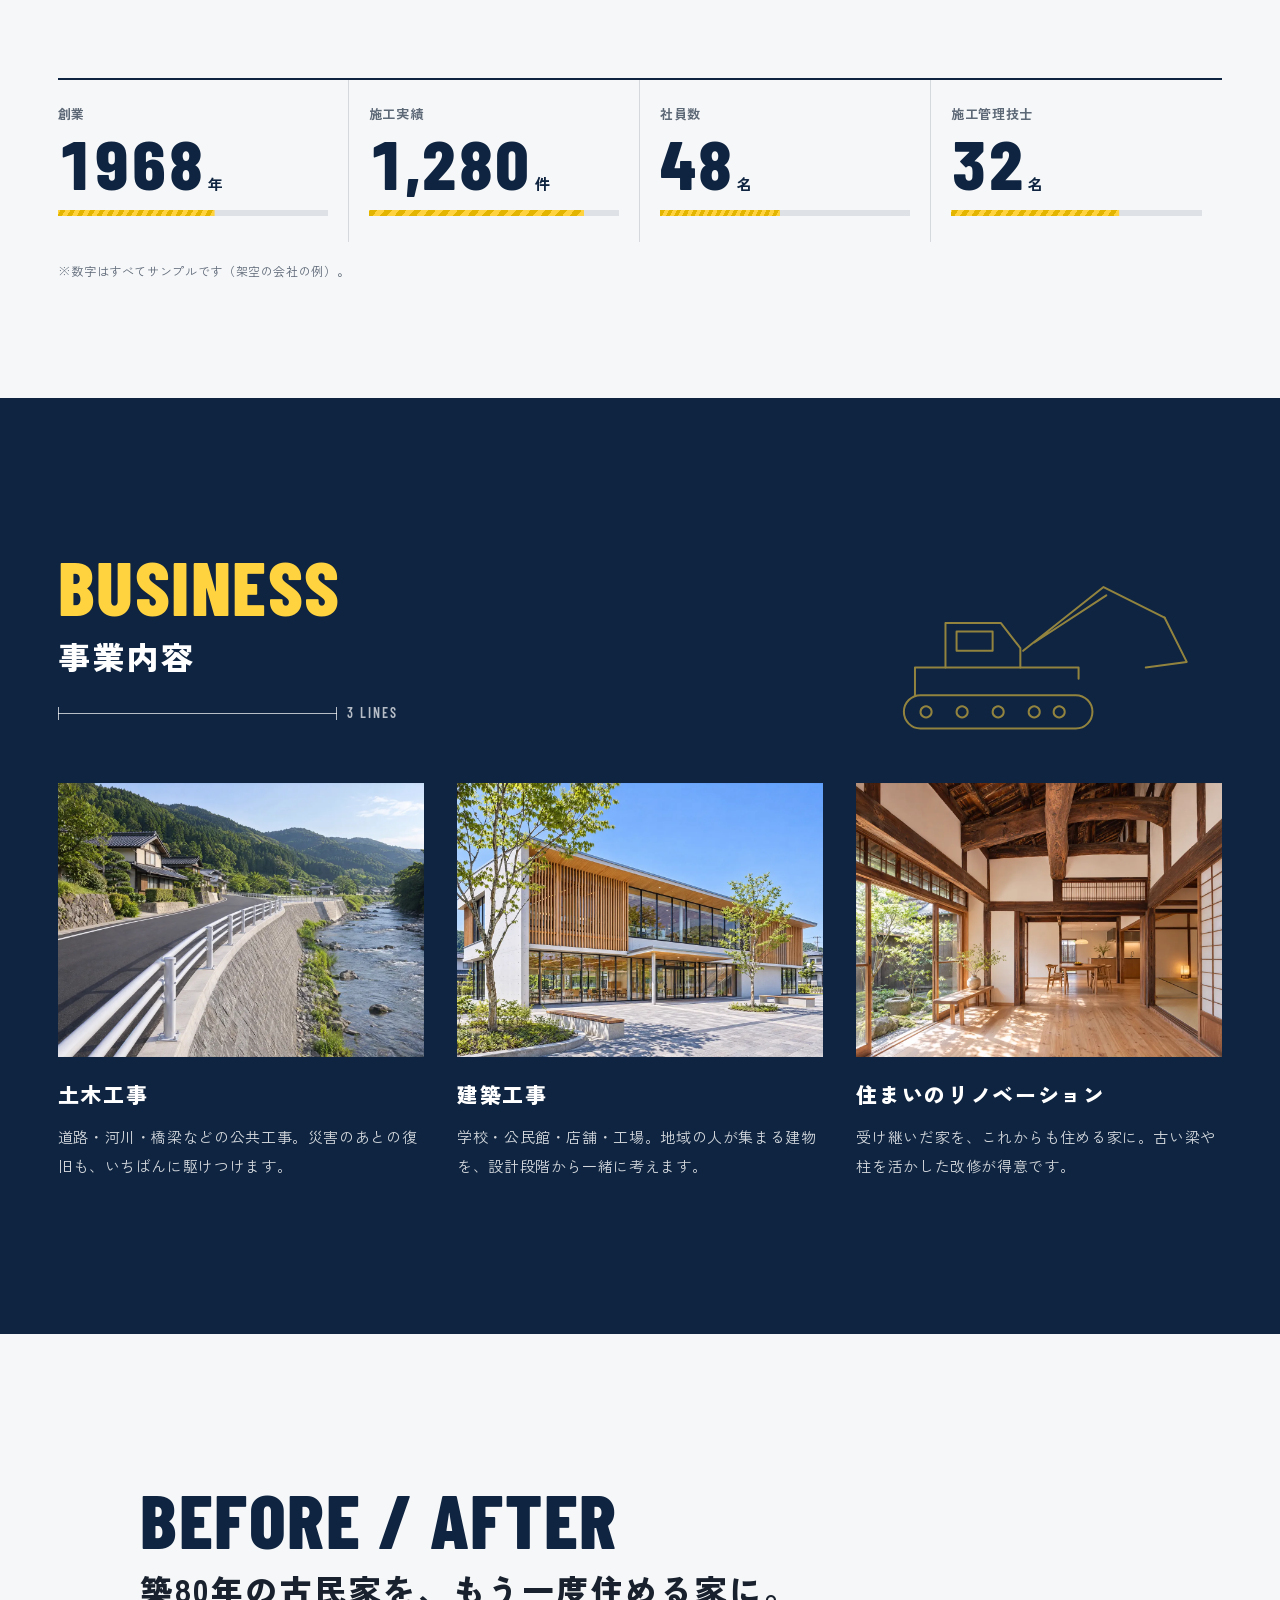
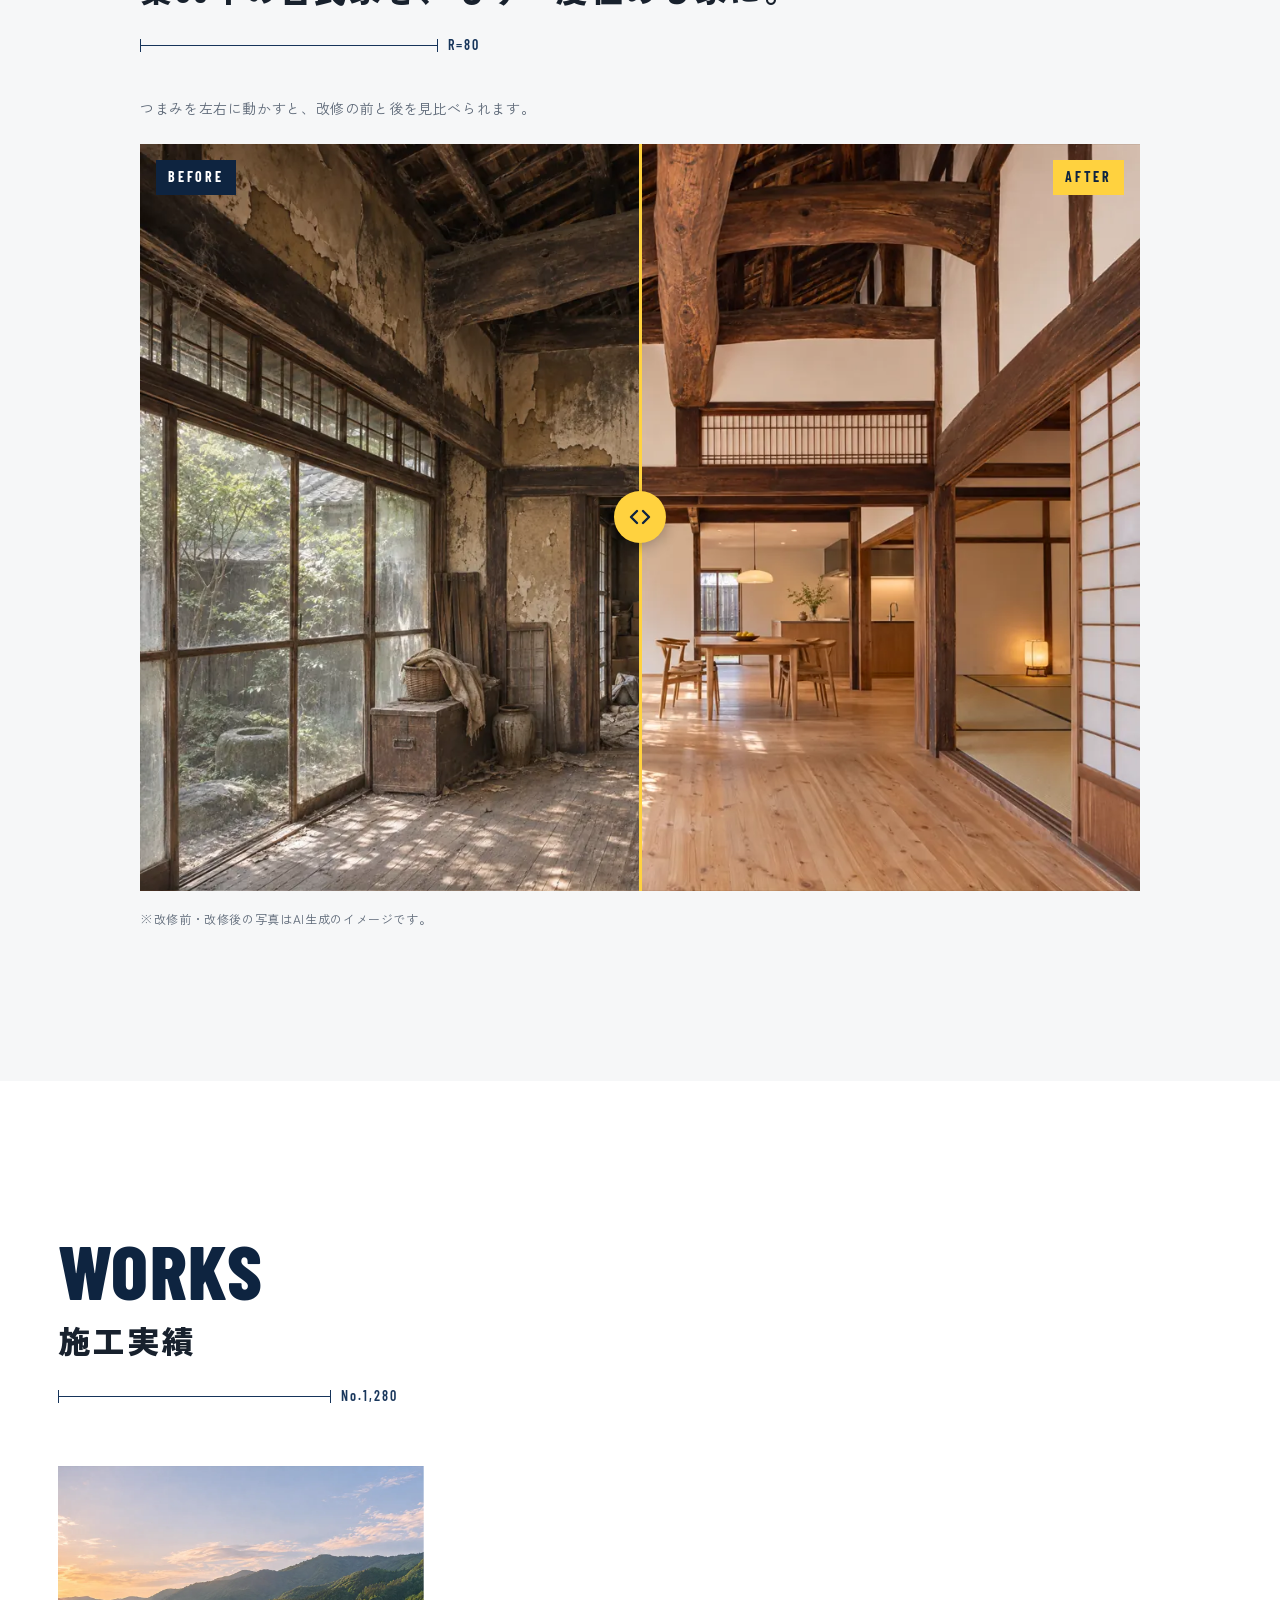
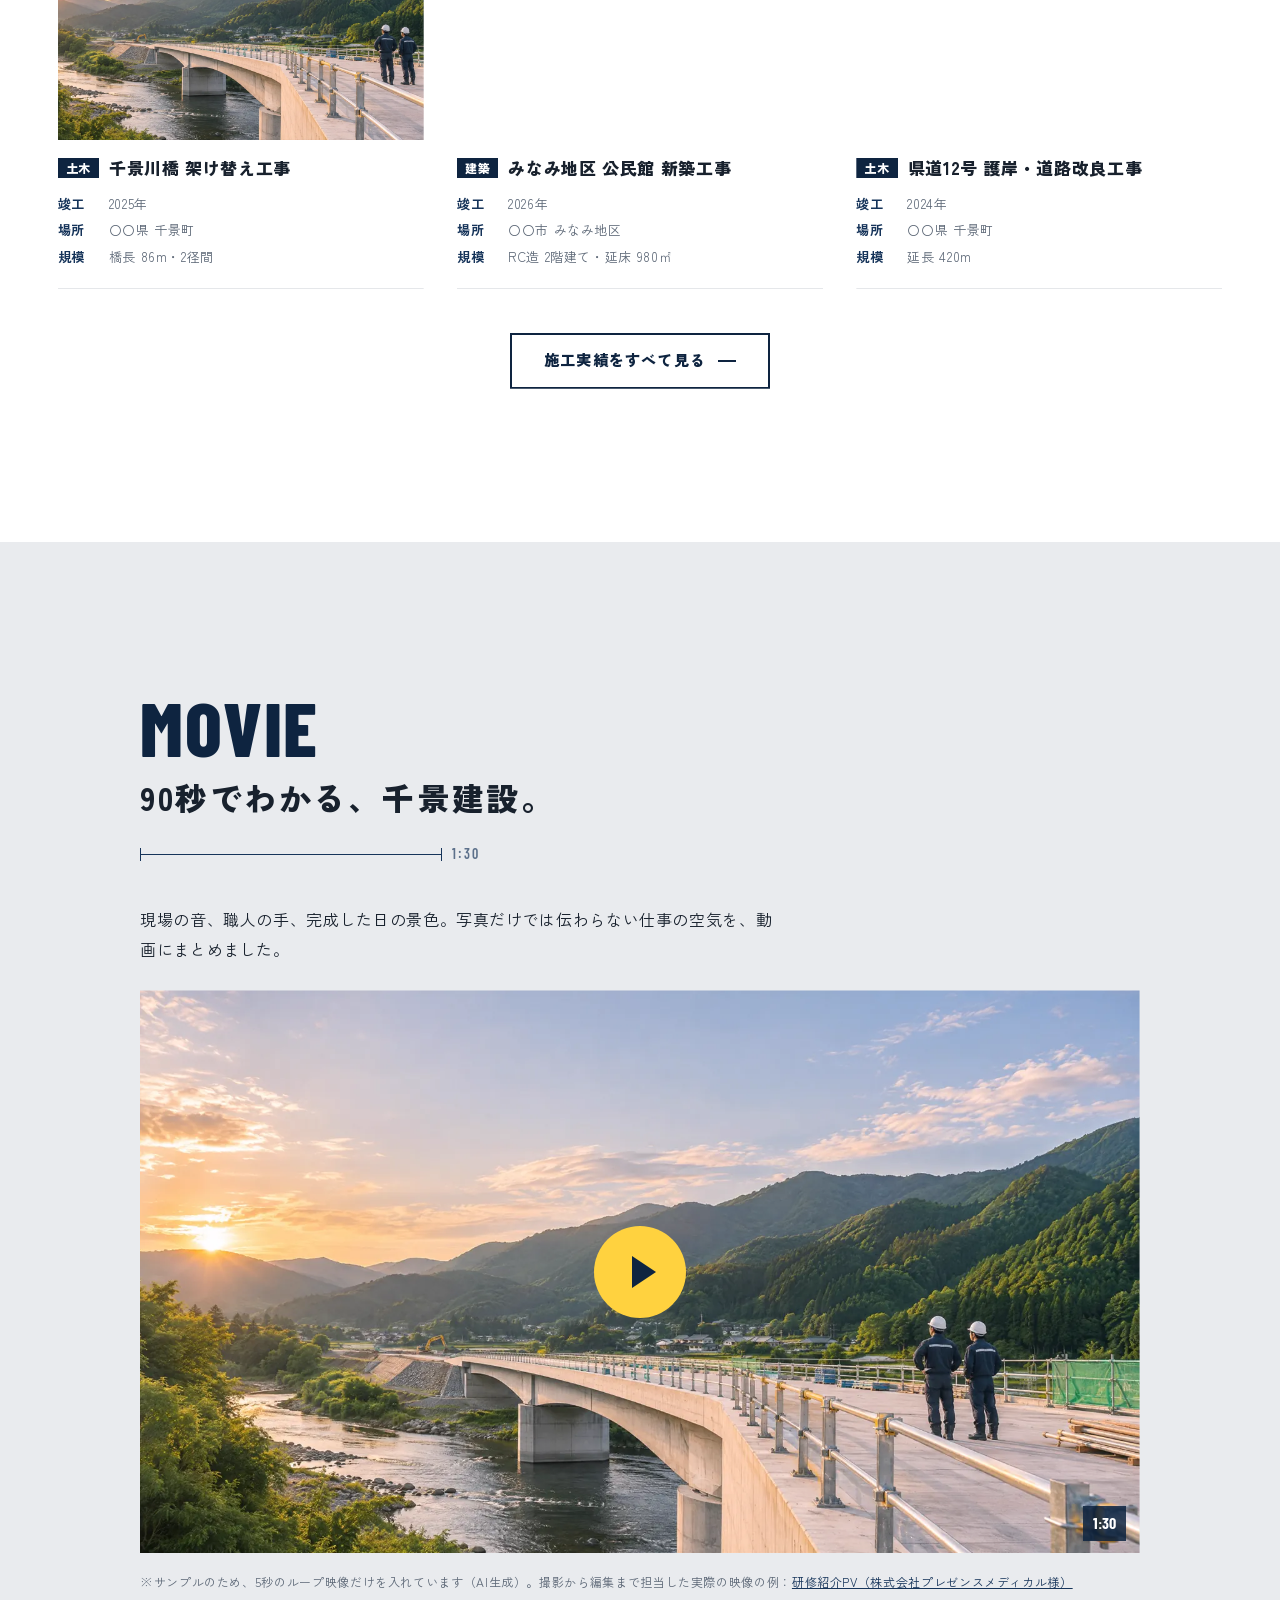
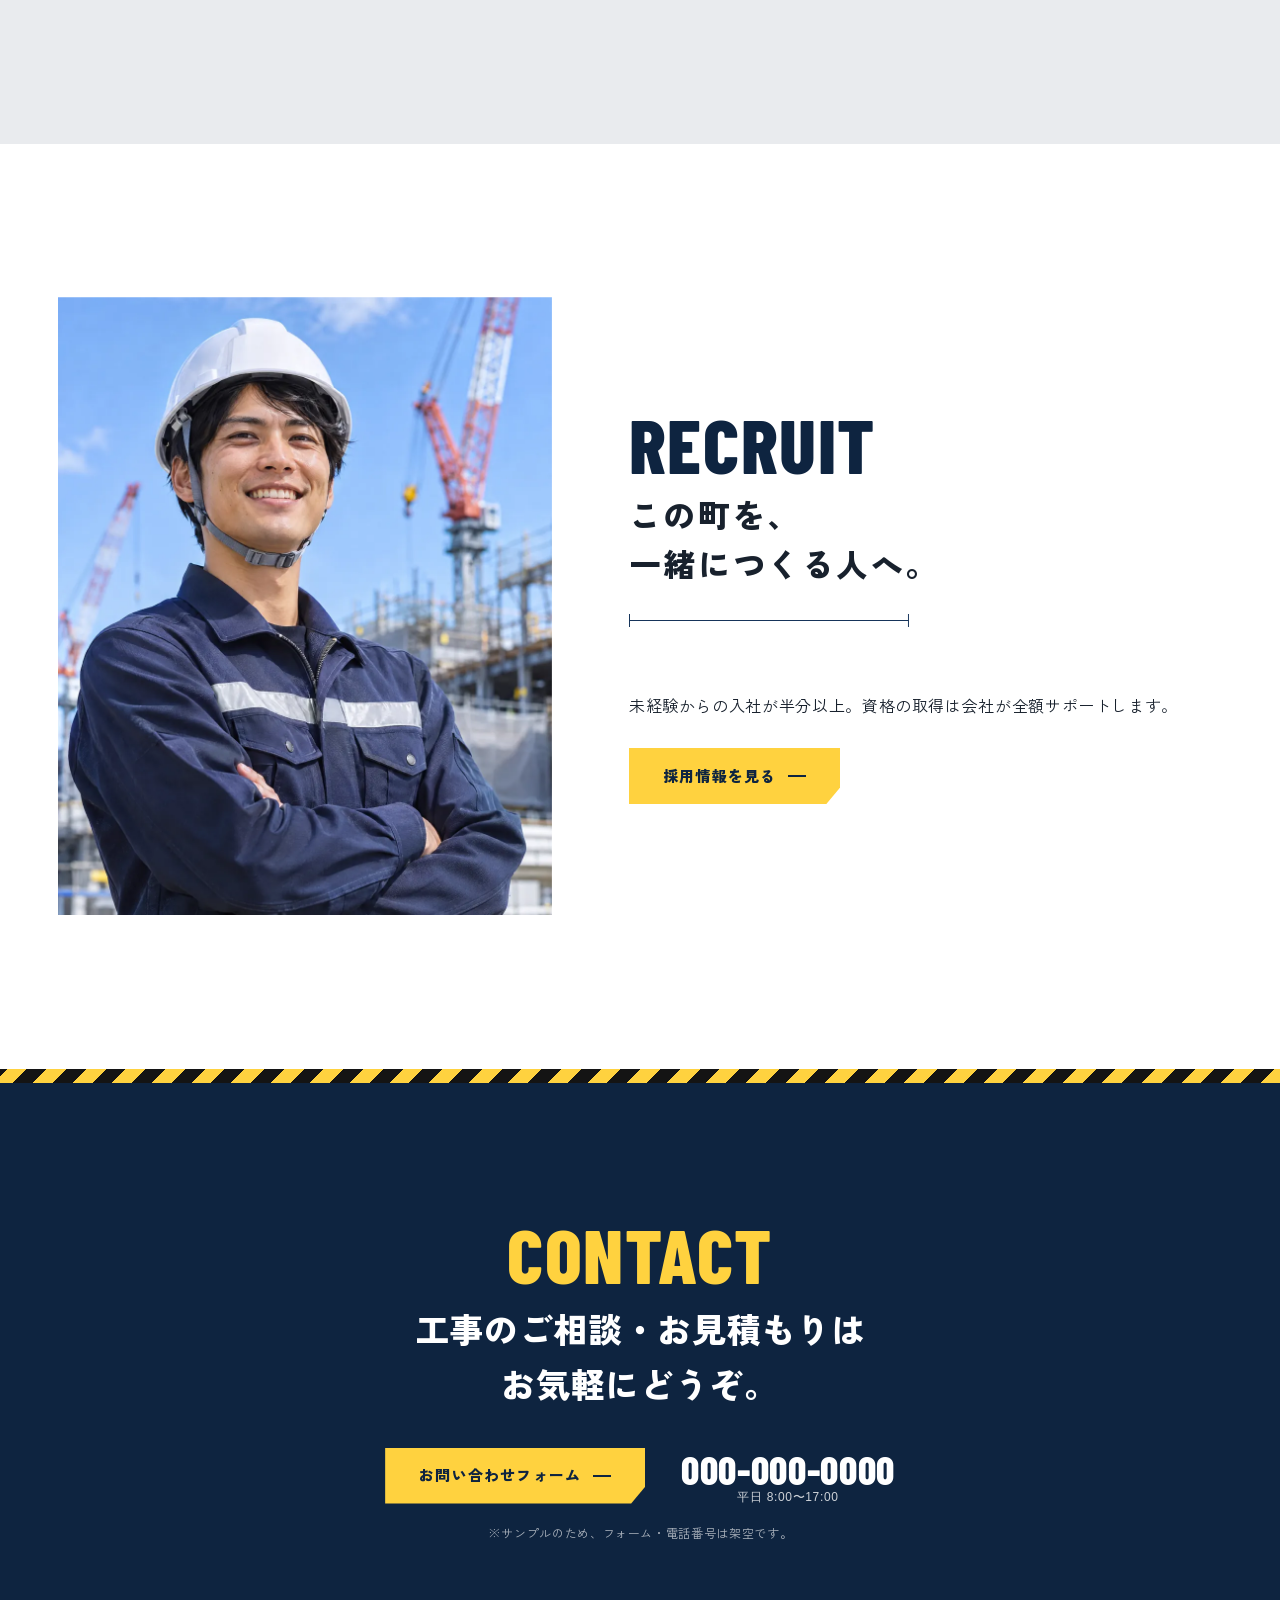
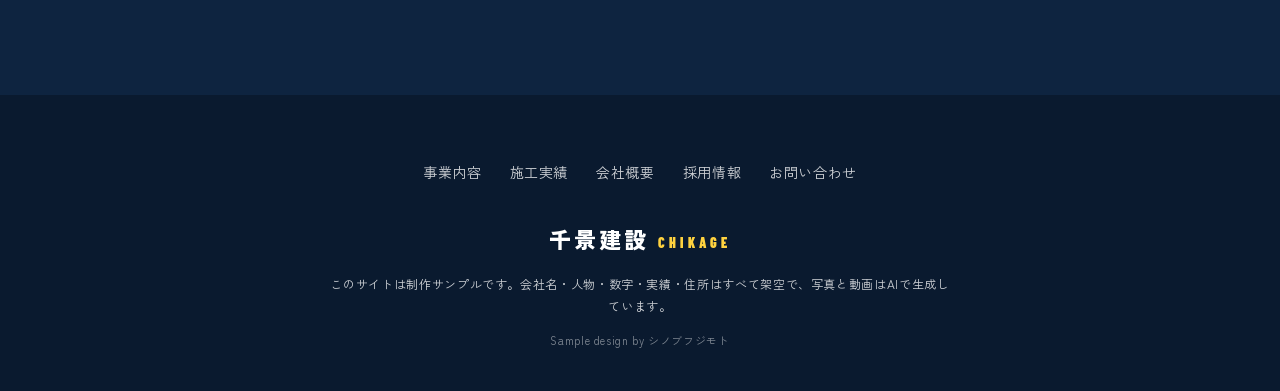
==== commit 2f5b8078: "建設会社サンプルを4ページに作り直し（専用の動き・WebP・ビフォーアフター） Co-Authored-By: Claude Opus 5.5 <noreply@anthropic.com>" ====
--- a/index.html
+++ b/index.html
@@ -3,210 +3,186 @@
 <head>
 <meta charset="utf-8">
 <meta name="viewport" content="width=device-width, initial-scale=1">
-<meta name="robots" content="noindex, nofollow">
-<title>千景建設 CHIKAGE（サンプル）</title>
-<meta name="description" content="地域の建設会社のコーポレートサイトのサンプル。会社名・数字・実績はすべて架空です。">
+<meta name="robots" content="noindex, nofollow"><!-- 本番では外す -->
+<title>千景建設｜〇〇県の土木・建築・リノベーション（サンプル）</title>
+<meta name="description" content="1968年創業、〇〇県の地域の建設会社。道路・橋の土木工事、公共施設の建築、古民家のリノベーションまで。（制作サンプル・架空の会社です）">
+<link rel="canonical" href="https://martin-luzer.github.io/kensetsu-hp-sample/index.html">
+<meta property="og:type" content="website">
+<meta property="og:title" content="千景建設｜〇〇県の土木・建築・リノベーション（サンプル）">
+<meta property="og:description" content="1968年創業、〇〇県の地域の建設会社。道路・橋の土木工事、公共施設の建築、古民家のリノベーションまで。（制作サンプル・架空の会社です）">
+<meta property="og:image" content="https://martin-luzer.github.io/kensetsu-hp-sample/photos/hero.webp">
+<meta property="og:locale" content="ja_JP">
+<meta name="twitter:card" content="summary_large_image">
 <link rel="preconnect" href="https://fonts.googleapis.com">
 <link rel="preconnect" href="https://fonts.gstatic.com" crossorigin>
 <link href="https://fonts.googleapis.com/css2?family=Barlow+Condensed:wght@600;700;800&family=Zen+Kaku+Gothic+New:wght@400;500;700;900&display=swap" rel="stylesheet">
-<link rel="stylesheet" href="style.css?v=1">
+<link rel="stylesheet" href="style.css?v=3">
+<script type="application/ld+json">{"@context": "https://schema.org", "@type": "GeneralContractor", "name": "千景建設株式会社（サンプル）", "url": "https://martin-luzer.github.io/kensetsu-hp-sample/", "image": "https://martin-luzer.github.io/kensetsu-hp-sample/photos/hero.webp", "foundingDate": "1968", "telephone": "000-000-0000", "address": {"@type": "PostalAddress", "addressCountry": "JP", "addressRegion": "〇〇県", "addressLocality": "〇〇市千景町"}, "areaServed": "〇〇県"}</script>
 <script>document.documentElement.classList.add('js');if(matchMedia('(prefers-reduced-motion: reduce)').matches)document.documentElement.classList.add('is-reduced');</script>
 </head>
-<body>
-
+<body class="pg-index">
+<svg xmlns="http://www.w3.org/2000/svg" style="display:none">
+  <symbol id="ln-crane" viewBox="0 0 220 200"><g fill="none" stroke="currentColor" stroke-width="2.2" stroke-linecap="round" stroke-linejoin="round">
+    <path pathLength="1" d="M60 196V30M80 196V30M60 196h20M60 30h20"/>
+    <path pathLength="1" d="M60 180l20-20M60 160l20-20M60 140l20-20M60 120l20-20M60 100l20-20M60 80l20-20M60 60l20-20"/>
+    <path pathLength="1" d="M20 30h196M20 30v12h28M70 30L70 8M70 8L20 30M70 8l146 22"/>
+    <path pathLength="1" d="M28 42h20v14H28z"/>
+    <path pathLength="1" class="ln-cable" d="M178 30v96"/>
+    <path pathLength="1" class="ln-hook" d="M172 126h12l-2 8c0 8-14 8-14 2"/>
+  </g></symbol>
+  <symbol id="ln-excavator" viewBox="0 0 240 130"><g fill="none" stroke="currentColor" stroke-width="2.2" stroke-linecap="round" stroke-linejoin="round">
+    <path pathLength="1" d="M22 104h112a12 12 0 0 1 0 24H22a12 12 0 0 1 0-24z"/>
+    <path pathLength="1" d="M30 116a4 4 0 1 0 0 .1M56 116a4 4 0 1 0 0 .1M82 116a4 4 0 1 0 0 .1M108 116a4 4 0 1 0 0 .1M126 116a4 4 0 1 0 0 .1"/>
+    <path pathLength="1" d="M18 104V84h118v20"/>
+    <path pathLength="1" d="M40 84V52h40l14 18v14M48 58h26v14H48z"/>
+    <path pathLength="1" d="M96 72l58-46 44 22M104 66l52-34"/>
+    <path pathLength="1" d="M198 48l16 32-30 4-6-24z"/>
+  </g></symbol>
+  <symbol id="ln-helmet" viewBox="0 0 64 48"><g fill="none" stroke="currentColor" stroke-width="2.4" stroke-linecap="round" stroke-linejoin="round"><path pathLength="1" d="M8 38a24 24 0 0 1 48 0M4 38h56v6H4zM32 14v-6M24 16l4-8h8l4 8"/></g></symbol>
+  <symbol id="ln-dump" viewBox="0 0 120 64"><g fill="none" stroke="currentColor" stroke-width="2.2" stroke-linecap="round" stroke-linejoin="round"><path pathLength="1" d="M44 12h72l-7 28H44z"/><path pathLength="1" d="M6 40V26l9-12h23v26M14 26l6-8h12v8z"/><path pathLength="1" d="M4 40h112v6H4z"/><path pathLength="1" d="M26 52a6 6 0 1 1-12 0a6 6 0 1 1 12 0M66 52a6 6 0 1 1-12 0a6 6 0 1 1 12 0M102 52a6 6 0 1 1-12 0a6 6 0 1 1 12 0"/></g></symbol>
+</svg>
 <header class="header">
-  <a class="logo" href="#top" aria-label="千景建設 トップへ"><span class="logo_mark" aria-hidden="true"></span><span class="logo_ja">千景建設</span><span class="logo_en">CHIKAGE</span></a>
-  <nav class="nav" aria-label="サイト内">
-    <a href="#about">わたしたちについて</a><a href="#business">事業内容</a><a href="#works">施工実績</a><a href="#movie">動画で見る</a><a href="#recruit">採用情報</a><a href="#company">会社概要</a>
-  </nav>
-  <a class="btn btn--sm" href="#contact">お問い合わせ</a>
+  <a class="logo" href="index.html" aria-label="千景建設 トップへ"><span class="logo_mark" aria-hidden="true"></span><span class="logo_ja">千景建設</span><span class="logo_en">CHIKAGE</span></a>
+  <nav class="nav" aria-label="サイト内"><a href="index.html#business">事業内容</a><a href="works.html">施工実績</a><a href="company.html">会社概要</a><a href="recruit.html">採用情報</a></nav>
+  <a class="btn btn--sm" href="index.html#contact">お問い合わせ</a>
 </header>
-
+<div class="curtain" aria-hidden="true"><span class="curtain_tape"></span></div>
 <main id="top">
-
-  <!-- 最初の画面：動画が流れる -->
   <section class="hero">
-    <div class="hero_media" data-open-photo>
-      <video class="hero_video" src="movie/hero.mp4" poster="photos/hero.jpg" autoplay muted loop playsinline aria-hidden="true"></video>
-      <img src="photos/hero.jpg" alt="夕日の中、完成した橋の上に立つ2人の作業員" width="1800" height="1012">
+    <div class="hero_media">
+      <video class="hero_video" src="movie/hero.mp4" poster="photos/hero.webp" autoplay muted loop playsinline aria-hidden="true"></video>
+      <img src="photos/hero.webp" alt="夕日の中、完成した橋の上に立つ2人の作業員" width="1600" height="900" fetchpriority="high">
     </div>
     <div class="hero_body">
-      <p class="hero_en" data-open="1"><span>BUILD</span><span>THE EVERYDAY</span></p>
-      <h1 class="hero_ja" data-open="2">町の「あたりまえ」を、<br>つくり、守る。</h1>
-      <p class="hero_lead" data-open="3">道路、橋、学校、そして家。<br class="sp">1968年から、この町の毎日を支えてきました。</p>
+      <p class="hero_en"><span data-stencil>BUILD</span><span data-stencil>THE EVERYDAY</span></p>
+      <h1 class="hero_ja" data-build>町の「あたりまえ」を、<br>つくり、守る。</h1>
+      <p class="hero_lead" data-build>道路、橋、学校、そして家。<br class="sp">1968年から、この町の毎日を支えてきました。</p>
     </div>
-    <a class="hero_scroll" href="#about" data-open="4"><span>SCROLL</span></a>
+    <a class="hero_scroll" href="#about"><span>SCROLL</span></a>
   </section>
 
-  <!-- わたしたちについて -->
   <section class="about" id="about">
     <div class="about_inner">
-      <header class="secHead" data-up>
-        <p class="secHead_en">ABOUT US</p>
-        <h2 class="secHead_ja">見えなくなるほど、<br>うまくいっている。</h2>
-      </header>
-      <div class="about_text" data-each>
-        <p data-up>雨の日も渋滞しない道。地震が来ても揺れに耐える校舎。わたしたちの仕事は、完成したあと、誰も気にしなくなるくらい「あたりまえ」になることがゴールです。</p>
-        <p data-up>地元の職人と一緒に、設計から施工、完成後の点検まで。半世紀以上、この町だけを見てきた会社だからできる仕事があります。</p>
-        <p class="about_sign" data-up>代表取締役　千景 恒一（架空）</p>
+      <div><header class="secHead">
+      <p class="secHead_en" data-stencil>ABOUT US</p>
+      <h2 class="secHead_ja" data-build>見えなくなるほど、<br>うまくいっている。</h2>
+      <span class="dim" aria-hidden="true"><i></i><b>W=1,968</b></span>
+    </header><svg class="about_crane" aria-hidden="true" data-draw><use href="#ln-crane"/></svg></div>
+      <div class="about_text">
+        <p data-build>雨の日も渋滞しない道。地震が来ても揺れに耐える校舎。わたしたちの仕事は、完成したあと、誰も気にしなくなるくらい「あたりまえ」になることがゴールです。</p>
+        <p data-build>地元の職人と一緒に、設計から施工、完成後の点検まで。半世紀以上、この町だけを見てきた会社だからできる仕事があります。</p>
+        <p class="about_sign" data-build>代表取締役　千景 恒一（架空）</p>
       </div>
     </div>
-    <ul class="num" data-each>
-      <li data-up><p class="num_v"><span data-count="1968" data-plain>1968</span></p><p class="num_l">創業</p></li>
-      <li data-up><p class="num_v"><span data-count="1280">1,280</span><small>件</small></p><p class="num_l">施工実績</p></li>
-      <li data-up><p class="num_v"><span data-count="48">48</span><small>名</small></p><p class="num_l">社員数</p></li>
-      <li data-up><p class="num_v"><span data-count="32">32</span><small>名</small></p><p class="num_l">施工管理技士</p></li>
+    <ul class="num">
+      <li data-build><p class="num_l">創業</p><p class="num_v"><span data-count="1968" data-plain>1968</span><small>年</small></p><span class="meter"><i style="--to:.58"></i></span></li>
+      <li data-build><p class="num_l">施工実績</p><p class="num_v"><span data-count="1280">1,280</span><small>件</small></p><span class="meter"><i style="--to:.86"></i></span></li>
+      <li data-build><p class="num_l">社員数</p><p class="num_v"><span data-count="48">48</span><small>名</small></p><span class="meter"><i style="--to:.48"></i></span></li>
+      <li data-build><p class="num_l">施工管理技士</p><p class="num_v"><span data-count="32">32</span><small>名</small></p><span class="meter"><i style="--to:.67"></i></span></li>
     </ul>
-    <p class="note" data-up>※数字はすべてサンプルです（架空の会社の例）。</p>
+    <p class="note about_note">※数字はすべてサンプルです（架空の会社の例）。</p>
   </section>
 
-  <!-- 事業内容 -->
   <section class="business" id="business">
-    <header class="secHead" data-up>
-      <p class="secHead_en">BUSINESS</p>
-      <h2 class="secHead_ja">事業内容</h2>
+    <div class="business_inner">
+      <header class="secHead">
+      <p class="secHead_en" data-stencil>BUSINESS</p>
+      <h2 class="secHead_ja" data-build>事業内容</h2>
+      <span class="dim" aria-hidden="true"><i></i><b>3 LINES</b></span>
     </header>
-    <div class="biz_list">
-      <article class="biz" data-up>
-        <div class="biz_photo"><img src="photos/road.jpg" alt="川沿いに整備された道路と護岸" width="1800" height="1350" loading="lazy"></div>
-        <p class="biz_no">01</p><h3>土木工事</h3>
-        <p>道路・河川・橋梁などの公共工事。災害のあとの復旧も、いちばんに駆けつけます。</p>
-      </article>
-      <article class="biz" data-up>
-        <div class="biz_photo"><img src="photos/building.jpg" alt="木のルーバーが印象的な公民館" width="1800" height="1350" loading="lazy"></div>
-        <p class="biz_no">02</p><h3>建築工事</h3>
-        <p>学校・公民館・店舗・工場。地域の人が集まる建物を、設計段階から一緒に考えます。</p>
-      </article>
-      <article class="biz" data-up>
-        <div class="biz_photo"><img src="photos/renovation.jpg" alt="古い梁を活かしてリノベーションした住まい" width="1800" height="1350" loading="lazy"></div>
-        <p class="biz_no">03</p><h3>住まいのリノベーション</h3>
-        <p>受け継いだ家を、これからも住める家に。古い梁や柱を活かした改修が得意です。</p>
-      </article>
+      <svg class="biz_excavator" aria-hidden="true" data-draw><use href="#ln-excavator"/></svg>
+      <div class="biz_list">
+        <article class="biz" data-build><div class="biz_photo"><img src="photos/road.webp" alt="川沿いに整備された道路と護岸" width="1200" height="900" loading="lazy"></div><h3>土木工事</h3><p>道路・河川・橋梁などの公共工事。災害のあとの復旧も、いちばんに駆けつけます。</p></article>
+        <article class="biz" data-build><div class="biz_photo"><img src="photos/building.webp" alt="木のルーバーが印象的な公民館" width="1200" height="900" loading="lazy"></div><h3>建築工事</h3><p>学校・公民館・店舗・工場。地域の人が集まる建物を、設計段階から一緒に考えます。</p></article>
+        <article class="biz" data-build><div class="biz_photo"><img src="photos/renovation.webp" alt="古い梁を活かしてリノベーションした住まい" width="1200" height="900" loading="lazy"></div><h3>住まいのリノベーション</h3><p>受け継いだ家を、これからも住める家に。古い梁や柱を活かした改修が得意です。</p></article>
+      </div>
     </div>
   </section>
 
-  <!-- 施工実績：種類で絞り込める -->
-  <section class="works" id="works">
-    <header class="secHead secHead--row" data-up>
-      <div><p class="secHead_en">WORKS</p><h2 class="secHead_ja">施工実績</h2></div>
-      <div class="filter" role="group" aria-label="種類で絞り込む">
-        <button type="button" class="is-on" data-filter="all" aria-pressed="true">すべて</button>
-        <button type="button" data-filter="doboku" aria-pressed="false">土木</button>
-        <button type="button" data-filter="kenchiku" aria-pressed="false">建築</button>
-        <button type="button" data-filter="reno" aria-pressed="false">リノベ</button>
+  <section class="ba" id="renovation">
+    <div class="ba_inner">
+      <header class="secHead">
+      <p class="secHead_en" data-stencil>BEFORE / AFTER</p>
+      <h2 class="secHead_ja" data-build>築80年の古民家を、<br class="sp">もう一度住める家に。</h2>
+      <span class="dim" aria-hidden="true"><i></i><b>R=80</b></span>
+    </header>
+      <p class="ba_lead" data-build>つまみを左右に動かすと、改修の前と後を見比べられます。</p>
+      <div class="ba_box" data-build>
+        <img class="ba_after" src="photos/renovation.webp" alt="改修後：白い壁と明るい床に生まれ変わった古民家" width="1200" height="900" loading="lazy">
+        <div class="ba_before"><img src="photos/renovation-before.webp" alt="改修前：傷んだ壁と床の古民家" width="1200" height="900" loading="lazy"></div>
+        <span class="ba_tag ba_tag--b">BEFORE</span><span class="ba_tag ba_tag--a">AFTER</span>
+        <span class="ba_handle" aria-hidden="true"></span>
+        <input class="ba_range" type="range" min="0" max="100" value="50" aria-label="改修前と改修後の見え方を切り替える">
       </div>
-    </header>
-    <ul class="works_grid">
-      <li data-kind="doboku"><img src="photos/hero.jpg" alt="" loading="lazy"><p><span>土木</span>千景川橋 架け替え工事</p></li>
-      <li data-kind="kenchiku"><img src="photos/building.jpg" alt="" loading="lazy"><p><span>建築</span>みなみ地区 公民館 新築工事</p></li>
-      <li data-kind="doboku"><img src="photos/road.jpg" alt="" loading="lazy"><p><span>土木</span>県道12号 護岸・道路改良工事</p></li>
-      <li data-kind="reno"><img src="photos/renovation.jpg" alt="" loading="lazy"><p><span>リノベ</span>築80年の古民家 再生工事</p></li>
-    </ul>
-    <p class="note">※実績はすべてサンプルです（写真はAI生成）。</p>
-  </section>
-
-  <!-- 動画で見る -->
-  <section class="movie" id="movie">
-    <div class="movie_inner">
-      <header class="secHead" data-up>
-        <p class="secHead_en">MOVIE</p>
-        <h2 class="secHead_ja">90秒でわかる、千景建設。</h2>
-        <p class="movie_lead">現場の音、職人の手、完成した日の景色。写真だけでは伝わらない仕事の空気を、動画にまとめました。</p>
-      </header>
-      <button type="button" class="movie_card" data-up aria-label="紹介動画を再生する（サンプル）">
-        <video src="movie/hero.mp4" poster="photos/hero.jpg" muted loop playsinline preload="metadata"></video>
-        <span class="movie_play" aria-hidden="true"></span>
-        <span class="movie_time">1:30</span>
-      </button>
-      <p class="note">※サンプルのため、5秒のループ映像だけを入れています（AI生成）。</p>
+      <p class="note">※改修前・改修後の写真はAI生成のイメージです。</p>
     </div>
   </section>
 
-  <!-- 採用 -->
-  <section class="recruit" id="recruit">
-    <header class="secHead" data-up>
-      <p class="secHead_en">RECRUIT</p>
-      <h2 class="secHead_ja">この町を、<br class="sp">一緒につくる人へ。</h2>
+  <section class="works">
+    <div class="works_inner">
+      <header class="secHead">
+      <p class="secHead_en" data-stencil>WORKS</p>
+      <h2 class="secHead_ja" data-build>施工実績</h2>
+      <span class="dim" aria-hidden="true"><i></i><b>No.1,280</b></span>
     </header>
-    <div class="people">
-      <article class="person" data-up>
-        <div class="person_photo"><img src="photos/worker.jpg" alt="若手の施工管理の社員" width="1440" height="1800" loading="lazy"></div>
-        <p class="person_meta">施工管理｜入社4年目</p>
-        <h3>「自分が担当した橋を、<br>毎朝わたっています。」</h3>
-      </article>
-      <article class="person" data-up>
-        <div class="person_photo"><img src="photos/manager.jpg" alt="現場所長の社員" width="1440" height="1800" loading="lazy"></div>
-        <p class="person_meta">現場所長｜入社22年目</p>
-        <h3>「図面にない判断を、<br>任せてもらえる会社です。」</h3>
-      </article>
+      <ul class="works_grid">
+      <li data-kind="doboku" data-build><img src="photos/hero.webp" alt="千景川橋 架け替え工事" width="1200" height="900" loading="lazy" decoding="async"><p><span>土木</span>千景川橋 架け替え工事</p><dl><div><dt>竣工</dt><dd>2025年</dd></div><div><dt>場所</dt><dd>〇〇県 千景町</dd></div><div><dt>規模</dt><dd>橋長 86m・2径間</dd></div></dl></li>
+      <li data-kind="kenchiku" data-build><img src="photos/building.webp" alt="みなみ地区 公民館 新築工事" width="1200" height="900" loading="lazy" decoding="async"><p><span>建築</span>みなみ地区 公民館 新築工事</p><dl><div><dt>竣工</dt><dd>2026年</dd></div><div><dt>場所</dt><dd>〇〇市 みなみ地区</dd></div><div><dt>規模</dt><dd>RC造 2階建て・延床 980㎡</dd></div></dl></li>
+      <li data-kind="doboku" data-build><img src="photos/road.webp" alt="県道12号 護岸・道路改良工事" width="1200" height="900" loading="lazy" decoding="async"><p><span>土木</span>県道12号 護岸・道路改良工事</p><dl><div><dt>竣工</dt><dd>2024年</dd></div><div><dt>場所</dt><dd>〇〇県 千景町</dd></div><div><dt>規模</dt><dd>延長 420m</dd></div></dl></li>
+      </ul>
+      <div class="more" data-build><a class="btn btn--line" href="works.html">施工実績をすべて見る</a></div>
     </div>
-    <div class="recruit_cta" data-up><a class="btn btn--line" href="#contact">採用情報を見る</a></div>
   </section>
 
-  <!-- お知らせ・会社概要 -->
-  <section class="info" id="company">
-    <div class="info_inner">
-      <div data-up>
-        <h2 class="info_h">NEWS</h2>
-        <ul class="news">
-          <li><time>2026.11.01</time><a href="#top">年末年始の休業日のお知らせ</a></li>
-          <li><time>2026.10.15</time><a href="#works">みなみ地区 公民館が完成しました</a></li>
-          <li><time>2026.09.30</time><a href="#recruit">2027年度 新卒採用の説明会を開きます</a></li>
-        </ul>
-      </div>
-      <div data-up>
-        <h2 class="info_h">COMPANY</h2>
-        <dl class="company">
-          <div><dt>会社名</dt><dd>千景建設株式会社（架空）</dd></div>
-          <div><dt>所在地</dt><dd>〇〇県〇〇市千景町1-2-3</dd></div>
-          <div><dt>創業</dt><dd>1968年</dd></div>
-          <div><dt>事業</dt><dd>土木工事・建築工事・住宅リノベーション</dd></div>
-          <div><dt>許可</dt><dd>〇〇県知事許可（特-00）第0000号</dd></div>
-        </dl>
+  <section class="movie" id="movie">
+    <div class="movie_inner">
+      <header class="secHead">
+      <p class="secHead_en" data-stencil>MOVIE</p>
+      <h2 class="secHead_ja" data-build>90秒でわかる、千景建設。</h2>
+      <span class="dim" aria-hidden="true"><i></i><b>1:30</b></span>
+    </header>
+      <p class="movie_lead" data-build>現場の音、職人の手、完成した日の景色。写真だけでは伝わらない仕事の空気を、動画にまとめました。</p>
+      <button type="button" class="movie_card" data-build aria-label="紹介動画を再生する（サンプル）">
+        <video src="movie/hero.mp4" poster="photos/hero.webp" muted loop playsinline preload="none"></video>
+        <span class="movie_play" aria-hidden="true"></span><span class="movie_time">1:30</span>
+      </button>
+      <p class="note">※サンプルのため、5秒のループ映像だけを入れています（AI生成）。撮影から編集まで担当した実際の映像の例：<a href="https://youtu.be/p0TsjaXn0lg" target="_blank" rel="noopener">研修紹介PV（株式会社プレゼンスメディカル様）</a></p>
+    </div>
+  </section>
+
+  <section class="recruit-pre">
+    <div class="rp_inner">
+      <div class="rp_photo" data-build><img src="photos/worker.webp" alt="若手の施工管理の社員" width="1000" height="1250" loading="lazy"></div>
+      <div class="rp_body">
+        <header class="secHead">
+      <p class="secHead_en" data-stencil>RECRUIT</p>
+      <h2 class="secHead_ja" data-build>この町を、<br>一緒につくる人へ。</h2>
+      <span class="dim" aria-hidden="true"><i></i><b>H=2027</b></span>
+    </header>
+        <p data-build>未経験からの入社が半分以上。資格の取得は会社が全額サポートします。</p>
+        <div data-build><a class="btn" href="recruit.html">採用情報を見る</a></div>
       </div>
     </div>
   </section>
 
   <section class="contact" id="contact" data-bar-end>
-    <div class="contact_inner" data-each>
-      <p class="secHead_en" data-up>CONTACT</p>
-      <h2 class="contact_h" data-up>工事のご相談・お見積もりは<br>お気軽にどうぞ。</h2>
-      <div class="contact_btns" data-up>
-        <a class="btn" href="#contact">お問い合わせフォーム</a>
-        <a class="contact_tel" href="#contact">000-000-0000<small>平日 8:00〜17:00</small></a>
-      </div>
-      <p class="note" data-up>※サンプルのため、フォーム・電話番号は架空です。</p>
+    <div class="contact_inner">
+      <p class="secHead_en" data-stencil>CONTACT</p>
+      <h2 class="contact_h" data-build>工事のご相談・お見積もりは<br>お気軽にどうぞ。</h2>
+      <div class="contact_btns" data-build><a class="btn" href="#contact">お問い合わせフォーム</a><a class="contact_tel" href="#contact">000-000-0000<small>平日 8:00〜17:00</small></a></div>
+      <p class="note" data-build>※サンプルのため、フォーム・電話番号は架空です。</p>
     </div>
   </section>
-
 </main>
-
 <footer class="footer">
+  <nav class="footer_nav" aria-label="フッター"><a href="index.html#business">事業内容</a><a href="works.html">施工実績</a><a href="company.html">会社概要</a><a href="recruit.html">採用情報</a><a href="index.html#contact">お問い合わせ</a></nav>
   <p class="footer_logo">千景建設 <span>CHIKAGE</span></p>
-  <p class="footer_note">このサイトは制作サンプルです。会社名・人物・数字・実績・住所はすべて架空で、写真と動画はAIで生成しています。<br>本番では、トップ・会社概要・事業内容・施工実績・採用情報・お問い合わせの6〜10ページに分けて制作します。</p>
+  <p class="footer_note">このサイトは制作サンプルです。会社名・人物・数字・実績・住所はすべて架空で、写真と動画はAIで生成しています。</p>
   <p class="footer_copy">Sample design by シノブフジモト</p>
 </footer>
-
-<nav class="spBar" aria-label="お問い合わせ"><a href="#works">施工実績</a><a href="#contact">お問い合わせ</a></nav>
-
+<nav class="spBar" aria-label="お問い合わせ"><a href="works.html">施工実績</a><a href="index.html#contact">お問い合わせ</a></nav>
 <script src="vendor/gsap.min.js"></script>
 <script src="vendor/ScrollTrigger.min.js"></script>
-<script src="vendor/lenis.min.js"></script>
-<script src="main.js?v=1"></script>
-<script>
-// 施工実績を種類で絞り込む
-document.querySelectorAll('.filter button').forEach((b) => b.addEventListener('click', () => {
-  const k = b.dataset.filter;
-  document.querySelectorAll('.filter button').forEach((x) => { x.classList.toggle('is-on', x === b); x.setAttribute('aria-pressed', x === b); });
-  document.querySelectorAll('.works_grid li').forEach((li) => li.classList.toggle('is-hide', k !== 'all' && li.dataset.kind !== k));
-}));
-// 動画のカード：見えたら再生（音なし）
-const mv = document.querySelector('.movie_card video');
-if (mv && 'IntersectionObserver' in window && !matchMedia('(prefers-reduced-motion: reduce)').matches) {
-  new IntersectionObserver((es) => es.forEach((e) => e.isIntersecting ? mv.play().catch(() => {}) : mv.pause()), { threshold: 0.4 }).observe(mv);
-}
-// 動画が読めなければ、写真だけを見せる
-document.querySelectorAll('video').forEach((v) => v.addEventListener('error', () => v.remove(), true));
-</script>
+<script src="main.js?v=3"></script>
 </body>
 </html>
--- a/style.css
+++ b/style.css
@@ -1,200 +1,287 @@
+/* 千景建設 サンプル：紺・安全帯の黄・コンクリート。図面の方眼と寸法線が地の模様 */
 :root {
   --navy: #0e2440;
   --navy2: #16345a;
-  --yellow: #ffd23f;   /* 安全帯の黄色 */
-  --concrete: #eceef0;
+  --yellow: #ffd23f;
+  --concrete: #e9ebee;
+  --paper: #f6f7f8;
   --white: #ffffff;
   --ink: #18212d;
   --muted: #5d6877;
+  --line: rgba(14, 36, 64, .14);
   --en: "Barlow Condensed", sans-serif;
   --jp: "Zen Kaku Gothic New", "Hiragino Sans", sans-serif;
   --ease-out: cubic-bezier(0.23, 1, 0.32, 1);
+  --ease-io: cubic-bezier(0.77, 0, 0.175, 1);
   --gutter: clamp(16px, 4.5vw, 72px);
   --max: 1200px;
+  --grid: linear-gradient(var(--line) 1px, transparent 1px) 0 0 / 32px 32px, linear-gradient(90deg, var(--line) 1px, transparent 1px) 0 0 / 32px 32px;
 }
 *, *::before, *::after { box-sizing: border-box; }
-html { -webkit-text-size-adjust: 100%; }
+html { -webkit-text-size-adjust: 100%; scroll-behavior: smooth; }
+[id] { scroll-margin-top: 76px; }
 body { margin: 0; background: var(--white); color: var(--ink); font-family: var(--jp); font-size: 16px; line-height: 1.9; letter-spacing: .04em; overflow-x: hidden; }
-img, video { display: block; max-width: 100%; }
+img, video { display: block; max-width: 100%; height: auto; }
 a { color: inherit; }
-button { font: inherit; }
-h1, h2, h3, p, dl, dd, ul { margin: 0; padding: 0; }
-ul { list-style: none; }
+button { font: inherit; color: inherit; }
+h1, h2, h3, p, dl, dd, ul, ol { margin: 0; padding: 0; }
+ul, ol { list-style: none; }
 :focus-visible { outline: 2px solid var(--yellow); outline-offset: 3px; }
-.note { font-size: 12px; color: var(--muted); }
+.note { font-size: 12px; color: var(--muted); margin-top: 18px; }
+.note a { color: var(--navy2); }
 .sp { display: none; }
 
-.btn { display: inline-flex; align-items: center; justify-content: center; min-height: 56px; padding: 0 34px; background: var(--yellow); color: var(--navy); text-decoration: none; font-weight: 900; font-size: 15px; letter-spacing: .08em; border: 0; cursor: pointer; transition: background-color .25s ease, transform .16s var(--ease-out); clip-path: polygon(0 0, 100% 0, 100% 70%, calc(100% - 14px) 100%, 0 100%); }
+/* ---------- ボタン：角を1つ斜めに切った鉄板 ---------- */
+.btn { display: inline-flex; align-items: center; justify-content: center; gap: 12px; min-height: 56px; padding: 0 34px; background: var(--yellow); color: var(--navy); text-decoration: none; font-weight: 900; font-size: 15px; letter-spacing: .08em; border: 0; cursor: pointer; position: relative; clip-path: polygon(0 0, 100% 0, 100% 70%, calc(100% - 14px) 100%, 0 100%); transition: background-color .2s ease, transform .16s var(--ease-out); }
+.btn::after { content: ""; width: 18px; height: 2px; background: currentColor; transition: transform .25s var(--ease-out); }
 .btn:active { transform: scale(.97); }
-.btn--sm { min-height: 42px; padding: 0 22px; font-size: 13px; }
-.btn--line { background: var(--navy); color: var(--white); }
-@media (hover: hover) and (pointer: fine) { .btn:hover { background: #ffe07a; } .btn--line:hover { background: var(--navy2); } }
-
-.header { position: fixed; inset: 0 0 auto; z-index: 50; display: flex; align-items: center; gap: 28px; padding: 18px var(--gutter); color: var(--white); transition: background-color .4s ease, padding .4s var(--ease-out), color .4s ease; }
-.header.is-solid { background: rgba(255,255,255,.95); color: var(--ink); backdrop-filter: blur(10px); padding-block: 10px; box-shadow: 0 1px 0 rgba(14,36,64,.08); }
-.logo { display: flex; align-items: center; gap: 10px; text-decoration: none; }
-.logo_mark { width: 26px; height: 26px; background: var(--yellow); clip-path: polygon(0 100%, 50% 0, 100% 100%); }
-.logo_ja { font-weight: 900; font-size: 20px; letter-spacing: .14em; }
-.logo_en { font-family: var(--en); font-weight: 700; font-size: 14px; letter-spacing: .3em; opacity: .8; }
-.nav { display: flex; gap: 24px; margin-left: auto; font-size: 13px; font-weight: 700; }
+@media (hover: hover) and (pointer: fine) { .btn:hover { background: #ffe07a; } .btn:hover::after { transform: translateX(4px); } }
+.btn--sm { min-height: 42px; padding: 0 20px; font-size: 13px; }
+.btn--sm::after { display: none; }
+.btn--line { background: transparent; color: var(--navy); box-shadow: inset 0 0 0 2px var(--navy); clip-path: none; }
+@media (hover: hover) and (pointer: fine) { .btn--line:hover { background: var(--navy); color: var(--white); } }
+
+/* ---------- ヘッダー ---------- */
+.header { position: fixed; inset: 0 0 auto; z-index: 50; display: flex; align-items: center; gap: 28px; height: 72px; padding: 0 var(--gutter); color: var(--white); transition: background-color .3s ease, color .3s ease, box-shadow .3s ease; }
+.header.is-solid, .pg-works .header, .pg-company .header, .pg-recruit .header { background: var(--white); color: var(--navy); box-shadow: 0 1px 0 var(--line); }
+.logo { display: flex; align-items: baseline; gap: 10px; text-decoration: none; margin-right: auto; }
+.logo_mark { width: 22px; height: 22px; align-self: center; background: repeating-linear-gradient(-45deg, var(--yellow) 0 5px, var(--navy) 5px 10px); clip-path: polygon(50% 0, 100% 100%, 0 100%); }
+.logo_ja { font-weight: 900; font-size: 20px; letter-spacing: .12em; }
+.logo_en { font-family: var(--en); font-weight: 700; font-size: 13px; letter-spacing: .3em; opacity: .7; }
+.nav { display: flex; gap: 28px; font-size: 14px; font-weight: 700; }
 .nav a { text-decoration: none; position: relative; padding: 4px 0; }
-.nav a::after { content: ""; position: absolute; left: 0; right: 0; bottom: 0; height: 2px; background: var(--yellow); transform: scaleX(0); transform-origin: right; transition: transform .3s var(--ease-out); }
-@media (hover: hover) and (pointer: fine) { .nav a:hover::after { transform: scaleX(1); transform-origin: left; } }
-
-/* 最初の画面 */
-.hero { position: relative; height: 100svh; min-height: 620px; color: var(--white); overflow: hidden; display: flex; align-items: flex-end; padding: 0 var(--gutter) clamp(56px, 9vh, 110px); }
-.hero_media { position: absolute; inset: 0; z-index: -1; background: var(--navy); }
-.hero_media img, .hero_media video { position: absolute; inset: 0; width: 100%; height: 100%; object-fit: cover; }
-.hero_media video { z-index: 1; }
-.hero::after { content: ""; position: absolute; inset: 0; z-index: -1; background: linear-gradient(0deg, rgba(14,36,64,.85) 0%, rgba(14,36,64,.25) 45%, rgba(14,36,64,.1) 100%); }
-.hero_en { font-family: var(--en); font-weight: 800; font-size: clamp(64px, 10.5vw, 168px); line-height: .88; letter-spacing: .01em; }
-.hero_en span { display: block; }
-.hero_en span:last-child { color: var(--yellow); }
-.hero_ja { font-weight: 900; font-size: clamp(22px, 2.6vw, 36px); line-height: 1.55; margin-top: 22px; }
-.hero_lead { margin-top: 12px; font-size: 15px; opacity: .9; }
-.hero_scroll { position: absolute; right: var(--gutter); bottom: 40px; font-family: var(--en); font-weight: 700; letter-spacing: .3em; font-size: 12px; text-decoration: none; writing-mode: vertical-rl; display: flex; align-items: center; gap: 12px; }
-.hero_scroll::after { content: ""; width: 1px; height: 64px; background: var(--white); animation: line 2s var(--ease-out) infinite; transform-origin: top; }
-@keyframes line { 0% { transform: scaleY(0); } 60% { transform: scaleY(1); } 100% { transform: scaleY(1); opacity: 0; } }
-
-/* 見出し */
-section { padding-block: clamp(88px, 11vw, 160px); }
-.hero { padding-top: 0; }
-.secHead { margin-bottom: clamp(40px, 5vw, 72px); }
-.secHead--row { display: flex; align-items: flex-end; justify-content: space-between; gap: 24px; flex-wrap: wrap; }
-.secHead_en { font-family: var(--en); font-weight: 800; font-size: clamp(16px, 1.4vw, 20px); letter-spacing: .3em; color: var(--navy2); display: flex; align-items: center; gap: 12px; }
-.secHead_en::before { content: ""; width: 28px; height: 6px; background: var(--yellow); }
-.secHead_ja { font-weight: 900; font-size: clamp(30px, 3.6vw, 52px); line-height: 1.4; margin-top: 12px; }
-
-/* わたしたちについて */
-.about { padding-inline: var(--gutter); }
-.about_inner { max-width: var(--max); margin-inline: auto; display: grid; grid-template-columns: minmax(0, 1fr) minmax(0, 1fr); gap: clamp(32px, 6vw, 96px); }
+.nav a::after { content: ""; position: absolute; left: 0; right: 0; bottom: 0; height: 2px; background: var(--yellow); transform: scaleX(0); transform-origin: left; transition: transform .25s var(--ease-out); }
+.nav a[aria-current="page"]::after { transform: scaleX(1); }
+@media (hover: hover) and (pointer: fine) { .nav a:hover::after { transform: scaleX(1); } }
+
+/* ---------- 開くとき：紺の幕＋黄黒の安全テープ（index・初回だけ） ---------- */
+.curtain { position: fixed; inset: 0; z-index: 100; background: var(--navy); display: grid; place-items: center; pointer-events: none; }
+.curtain_tape { width: 140vw; height: 44px; background: repeating-linear-gradient(-45deg, var(--yellow) 0 26px, #141414 26px 52px); transform: rotate(-6deg) scaleX(0); }
+html:not(.js) .curtain, .is-reduced .curtain { display: none; }
+
+/* ---------- ヒーロー ---------- */
+.hero { position: relative; height: 100svh; min-height: 600px; color: var(--white); overflow: hidden; }
+.hero_media, .hero_media img, .hero_video { position: absolute; inset: 0; width: 100%; height: 100%; object-fit: cover; }
+.hero_video { z-index: 1; }
+.hero::after { content: ""; position: absolute; inset: 0; z-index: 2; background: linear-gradient(90deg, rgba(14,36,64,.82) 0%, rgba(14,36,64,.45) 46%, rgba(14,36,64,0) 72%), linear-gradient(0deg, rgba(14,36,64,.5), transparent 40%); }
+.hero_body { position: absolute; z-index: 3; left: var(--gutter); bottom: clamp(80px, 14vh, 140px); max-width: min(1000px, 92vw); }
+.hero_en { display: flex; flex-direction: column; font-family: var(--en); font-weight: 800; font-size: clamp(56px, 10.5vw, 150px); line-height: .86; letter-spacing: .02em; text-transform: uppercase; }
+.hero_en > span { white-space: nowrap; }
+.hero_en > span:last-child { color: var(--yellow); }
+.hero_ja { margin-top: 26px; font-size: clamp(24px, 3.2vw, 40px); font-weight: 900; line-height: 1.5; letter-spacing: .1em; }
+.hero_lead { margin-top: 14px; font-size: 15px; opacity: .9; }
+.hero_scroll { position: absolute; z-index: 3; right: var(--gutter); bottom: 32px; display: flex; flex-direction: column; align-items: center; gap: 10px; font-family: var(--en); font-size: 12px; letter-spacing: .3em; text-decoration: none; writing-mode: vertical-rl; }
+.hero_scroll::after { content: ""; width: 2px; height: 64px; background: linear-gradient(var(--yellow) 50%, rgba(255,255,255,.3) 50%) 0 0 / 2px 200%; animation: scrollLine 1.8s linear infinite; }
+@keyframes scrollLine { to { background-position: 0 -128px; } }
+
+/* ステンシル文字：1文字ずつ吹き付けたように出る */
+[data-stencil] { white-space: nowrap; }
+[data-stencil] .ch { display: inline; }
+
+/* ---------- 見出し：英字＋和文＋寸法線 ---------- */
+.secHead { position: relative; margin-bottom: clamp(36px, 5vw, 56px); }
+.secHead_en { font-family: var(--en); font-weight: 800; font-size: clamp(44px, 6vw, 80px); line-height: .9; letter-spacing: .02em; color: var(--navy); }
+.secHead_ja { margin-top: 12px; font-size: clamp(22px, 2.6vw, 32px); font-weight: 900; line-height: 1.55; letter-spacing: .08em; }
+.dim { display: flex; align-items: center; gap: 10px; margin-top: 18px; max-width: 340px; color: var(--navy2); }
+.dim i { position: relative; flex: 1; height: 1px; background: currentColor; transform-origin: left; }
+.dim i::before, .dim i::after { content: ""; position: absolute; top: -6px; width: 1px; height: 13px; background: currentColor; }
+.dim i::before { left: 0; } .dim i::after { right: 0; }
+.dim b { font-family: var(--en); font-weight: 600; font-size: 14px; letter-spacing: .14em; }
+
+/* 方眼の地 */
+.about, .ba, .outline, .job-sec { background: var(--paper); background-image: var(--grid); }
+
+/* ---------- ABOUT ---------- */
+.about { position: relative; padding: clamp(96px, 12vw, 160px) var(--gutter) clamp(72px, 9vw, 120px); overflow: hidden; }
+.about_inner { max-width: var(--max); margin: 0 auto; display: grid; grid-template-columns: 1fr 1fr; gap: clamp(32px, 6vw, 96px); align-items: start; }
 .about_text p + p { margin-top: 1.4em; }
-.about_text { color: var(--muted); padding-top: 3.2em; }
-.about_sign { color: var(--ink); font-weight: 700; }
-.num { max-width: var(--max); margin: clamp(56px, 7vw, 96px) auto 0; display: grid; grid-template-columns: repeat(4, minmax(0, 1fr)); border-top: 1px solid var(--concrete); }
-.num li { padding: 28px 20px 0; border-right: 1px solid var(--concrete); }
+.about_sign { font-weight: 700; color: var(--navy2); }
+.about_crane { display: block; width: clamp(200px, 22vw, 300px); height: auto; aspect-ratio: 220 / 200; margin-top: 28px; color: var(--navy); opacity: .5; }
+.about_crane .ln-cable, .about_crane .ln-hook { transform-box: view-box; transform-origin: 178px 30px; }
+.is-live .ln-hook, .is-live .ln-cable { animation: hookSway 4s ease-in-out infinite; }
+@keyframes hookSway { 0%, 100% { rotate: -3deg; } 50% { rotate: 3deg; } }
+.num { max-width: var(--max); margin: clamp(56px, 7vw, 88px) auto 0; display: grid; grid-template-columns: repeat(4, 1fr); border-top: 2px solid var(--navy); }
+.num li { padding: 22px 20px 26px 0; border-right: 1px solid var(--line); }
+.num li + li { padding-left: 20px; }
 .num li:last-child { border-right: 0; }
-.num_v { font-family: var(--en); font-weight: 800; font-size: clamp(56px, 6vw, 92px); line-height: 1; color: var(--navy); font-variant-numeric: tabular-nums; }
-.num_v small { font-family: var(--jp); font-size: 18px; margin-left: 4px; }
-.num_l { font-weight: 700; font-size: 14px; color: var(--muted); margin-top: 6px; }
-.about .note { max-width: var(--max); margin: 18px auto 0; }
-
-/* 事業内容 */
-.business { background: var(--concrete); padding-inline: var(--gutter); }
-.business .secHead, .biz_list { max-width: var(--max); margin-inline: auto; }
-.business .secHead { margin-bottom: clamp(40px, 5vw, 72px); }
-.biz_list { display: grid; grid-template-columns: repeat(3, minmax(0, 1fr)); gap: 24px; }
-.biz { background: var(--white); padding-bottom: 28px; }
-.biz_photo { aspect-ratio: 4 / 3; overflow: hidden; }
-.biz_photo img { width: 100%; height: 100%; object-fit: cover; transition: transform .9s var(--ease-out); }
-@media (hover: hover) and (pointer: fine) { .biz:hover .biz_photo img { transform: scale(1.05); } }
-.biz_no { font-family: var(--en); font-weight: 800; font-size: 44px; line-height: 1; color: var(--yellow); margin: -24px 0 0 24px; position: relative; -webkit-text-stroke: 1px var(--navy); }
-.biz h3 { font-weight: 900; font-size: 22px; margin: 10px 24px 0; }
-.biz p:not(.biz_no) { font-size: 14px; color: var(--muted); margin: 8px 24px 0; }
-
-/* 施工実績 */
-.works { padding-inline: var(--gutter); }
-.works .secHead, .works_grid, .works .note { max-width: var(--max); margin-inline: auto; }
-.filter { display: flex; gap: 8px; flex-wrap: wrap; }
-.filter button { border: 2px solid var(--navy); background: transparent; color: var(--navy); font-weight: 700; font-size: 14px; padding: 8px 20px; cursor: pointer; transition: background-color .2s ease, color .2s ease; }
+.num_l { font-size: 13px; font-weight: 700; color: var(--muted); }
+.num_v { font-family: var(--en); font-weight: 800; font-size: clamp(44px, 5.4vw, 72px); line-height: 1.05; color: var(--navy); font-variant-numeric: tabular-nums; }
+.num_v small { font-family: var(--jp); font-size: 15px; font-weight: 700; margin-left: 4px; }
+.meter { display: block; height: 6px; margin-top: 10px; background: rgba(14,36,64,.1); overflow: hidden; }
+.meter i { display: block; height: 100%; background: repeating-linear-gradient(-45deg, var(--yellow) 0 6px, #e3b500 6px 12px); transform-origin: left; transform: scaleX(var(--to)); }
+.about_note { max-width: var(--max); margin: 18px auto 0; }
+
+/* ---------- BUSINESS ---------- */
+.business { padding: clamp(96px, 12vw, 160px) var(--gutter); background: var(--navy); color: var(--white); position: relative; overflow: hidden; }
+.business .secHead_en { color: var(--yellow); }
+.business .dim { color: rgba(255,255,255,.7); }
+.business_inner { max-width: var(--max); margin: 0 auto; position: relative; }
+.biz_excavator { position: absolute; right: 0; top: 0; width: clamp(200px, 26vw, 340px); height: auto; aspect-ratio: 240 / 130; color: var(--yellow); opacity: .55; }
+.biz_list { display: grid; grid-template-columns: repeat(3, 1fr); gap: clamp(20px, 2.6vw, 36px); }
+.biz { position: relative; }
+.biz_photo { overflow: hidden; aspect-ratio: 4 / 3; }
+.biz_photo img { width: 100%; height: 100%; object-fit: cover; transition: transform .6s var(--ease-out); }
+@media (hover: hover) and (pointer: fine) { .biz:hover .biz_photo img { transform: scale(1.04); } }
+.biz h3 { margin-top: 18px; font-size: 21px; font-weight: 900; letter-spacing: .08em; }
+.biz p:last-child { margin-top: 8px; font-size: 15px; color: rgba(255,255,255,.82); }
+
+/* ---------- BEFORE / AFTER ---------- */
+.ba { padding: clamp(96px, 12vw, 150px) var(--gutter); }
+.ba_inner { max-width: 1000px; margin: 0 auto; }
+.ba_lead { margin: -20px 0 22px; color: var(--muted); font-size: 14px; }
+.ba_box { position: relative; aspect-ratio: 1200 / 896; overflow: hidden; background: var(--concrete); user-select: none; touch-action: pan-y; }
+.ba_box img { width: 100%; height: 100%; object-fit: cover; }
+.ba_after { position: absolute; inset: 0; }
+.ba_before { position: absolute; inset: 0; clip-path: inset(0 50% 0 0); }
+.ba_tag { position: absolute; top: 16px; z-index: 2; padding: 4px 12px; font-family: var(--en); font-weight: 700; font-size: 14px; letter-spacing: .2em; background: var(--navy); color: var(--white); pointer-events: none; }
+.ba_tag--b { left: 16px; } .ba_tag--a { right: 16px; background: var(--yellow); color: var(--navy); }
+.ba_handle { position: absolute; top: 0; bottom: 0; left: 0; width: 0; z-index: 2; transform: translateX(50cqw); pointer-events: none; }
+.ba_box { container-type: inline-size; }
+.ba_handle::before { content: ""; position: absolute; top: 0; bottom: 0; left: -1.5px; width: 3px; background: var(--yellow); }
+.ba_handle::after { content: ""; position: absolute; top: 50%; left: -26px; width: 52px; height: 52px; margin-top: -26px; border-radius: 50%; background: var(--yellow) url("data:image/svg+xml,%3Csvg xmlns='http://www.w3.org/2000/svg' viewBox='0 0 24 24' fill='none' stroke='%230e2440' stroke-width='2.4' stroke-linecap='round' stroke-linejoin='round'%3E%3Cpath d='M9 6l-6 6 6 6M15 6l6 6-6 6'/%3E%3C/svg%3E") center / 24px no-repeat; box-shadow: 0 4px 14px rgba(0,0,0,.25); }
+.ba_range { position: absolute; inset: 0; z-index: 3; width: 100%; height: 100%; margin: 0; opacity: 0; cursor: ew-resize; }
+.ba_range:focus-visible + * , .ba_box:focus-within .ba_handle::after { outline: 3px solid var(--navy); outline-offset: 3px; }
+
+/* ---------- WORKS ---------- */
+.works { padding: clamp(96px, 12vw, 160px) var(--gutter); }
+.works_inner { max-width: var(--max); margin: 0 auto; }
+.works_grid { display: grid; grid-template-columns: repeat(3, 1fr); gap: clamp(20px, 2.6vw, 36px); }
+.works--page .works_grid { grid-template-columns: repeat(2, 1fr); }
+.works_grid li { border-bottom: 1px solid var(--line); padding-bottom: 18px; }
+.works_grid li[hidden] { display: none; }
+.works_grid img { width: 100%; aspect-ratio: 4 / 3; object-fit: cover; }
+.works_grid p { margin-top: 14px; font-weight: 900; font-size: 17px; line-height: 1.6; }
+.works_grid p span { display: inline-block; margin-right: 10px; padding: 0 8px; font-size: 12px; background: var(--navy); color: var(--white); vertical-align: 2px; }
+.works_grid dl { margin-top: 10px; display: grid; gap: 2px; font-size: 13px; color: var(--muted); }
+.works_grid dl div { display: flex; gap: 12px; }
+.works_grid dt { width: 3em; flex: none; font-weight: 700; color: var(--navy2); }
+.filter { display: flex; flex-wrap: wrap; gap: 10px; margin-bottom: 32px; }
+.filter button { min-height: 44px; padding: 0 22px; border: 2px solid var(--navy); background: transparent; font-weight: 700; font-size: 14px; cursor: pointer; transition: background-color .2s ease, color .2s ease; }
 .filter button.is-on { background: var(--navy); color: var(--white); }
-.works_grid { display: grid; grid-template-columns: repeat(2, minmax(0, 1fr)); gap: 20px; }
-.works_grid li { position: relative; aspect-ratio: 16 / 10; overflow: hidden; background: var(--navy); transition: opacity .35s ease, transform .35s var(--ease-out); }
-.works_grid li.is-hide { display: none; }
-.works_grid img { width: 100%; height: 100%; object-fit: cover; opacity: .9; transition: transform .9s var(--ease-out); }
-@media (hover: hover) and (pointer: fine) { .works_grid li:hover img { transform: scale(1.05); } }
-.works_grid p { position: absolute; left: 0; bottom: 0; right: 0; padding: 40px 24px 18px; background: linear-gradient(0deg, rgba(14,36,64,.85), transparent); color: var(--white); font-weight: 700; }
-.works_grid span { display: inline-block; font-size: 12px; background: var(--yellow); color: var(--navy); padding: 0 10px; margin-right: 10px; }
-.works .note { margin-top: 14px; }
-
-/* 動画 */
-.movie { background: var(--navy); color: var(--white); padding-inline: var(--gutter); }
-.movie_inner { max-width: 1000px; margin-inline: auto; }
-.movie .secHead_en { color: var(--yellow); }
-.movie_lead { margin-top: 16px; color: rgba(255,255,255,.75); max-width: 36em; }
-.movie_card { position: relative; display: block; width: 100%; aspect-ratio: 16 / 9; border: 0; padding: 0; background: #000; cursor: pointer; overflow: hidden; }
-.movie_card video { width: 100%; height: 100%; object-fit: cover; opacity: .85; }
-.movie_play { position: absolute; left: 50%; top: 50%; width: 96px; height: 96px; margin: -48px 0 0 -48px; border-radius: 50%; background: var(--yellow); transition: transform .3s var(--ease-out); }
-.movie_play::after { content: ""; position: absolute; left: 40px; top: 32px; border-left: 24px solid var(--navy); border-top: 16px solid transparent; border-bottom: 16px solid transparent; }
-@media (hover: hover) and (pointer: fine) { .movie_card:hover .movie_play { transform: scale(1.08); } }
-.movie_time { position: absolute; right: 16px; bottom: 14px; font-family: var(--en); font-weight: 700; letter-spacing: .1em; background: rgba(0,0,0,.6); padding: 2px 10px; }
-.movie .note { color: rgba(255,255,255,.55); margin-top: 12px; }
-
-/* 採用 */
-.recruit { padding-inline: var(--gutter); }
-.recruit .secHead, .people { max-width: var(--max); margin-inline: auto; }
-.people { display: grid; grid-template-columns: repeat(2, minmax(0, 1fr)); gap: clamp(20px, 4vw, 56px); }
-.person_photo { aspect-ratio: 4 / 4.6; overflow: hidden; }
-.person_photo img { width: 100%; height: 100%; object-fit: cover; object-position: 50% 20%; }
-.person_meta { margin-top: 18px; font-size: 13px; font-weight: 700; color: var(--navy2); }
-.person h3 { font-weight: 900; font-size: clamp(20px, 2vw, 26px); line-height: 1.55; margin-top: 6px; }
-.recruit_cta { text-align: center; margin-top: 48px; }
-
-/* お知らせ・会社概要 */
-.info { background: var(--concrete); padding-inline: var(--gutter); }
-.info_inner { max-width: var(--max); margin-inline: auto; display: grid; grid-template-columns: minmax(0, 1fr) minmax(0, 1fr); gap: clamp(32px, 6vw, 96px); }
-.info_h { font-family: var(--en); font-weight: 800; font-size: 40px; letter-spacing: .06em; color: var(--navy); }
-.news { margin-top: 16px; }
-.news li { display: grid; grid-template-columns: 7em 1fr; gap: 16px; padding: 16px 0; border-bottom: 1px solid #d6dade; font-size: 15px; }
-.news time { font-family: var(--en); font-weight: 600; color: var(--muted); letter-spacing: .06em; }
-.news a { text-decoration: none; }
-@media (hover: hover) and (pointer: fine) { .news a:hover { text-decoration: underline; } }
-.company { margin-top: 16px; }
-.company div { display: grid; grid-template-columns: 6em 1fr; gap: 16px; padding: 14px 0; border-bottom: 1px solid #d6dade; font-size: 15px; }
-.company dt { font-weight: 700; }
-
-/* お問い合わせ */
-.contact { background: var(--yellow); color: var(--navy); padding-inline: var(--gutter); }
-.contact_inner { max-width: var(--max); margin-inline: auto; }
-.contact .secHead_en::before { background: var(--navy); }
-.contact_h { font-weight: 900; font-size: clamp(28px, 3.4vw, 48px); line-height: 1.45; margin-top: 12px; }
-.contact_btns { display: flex; flex-wrap: wrap; align-items: center; gap: 28px; margin-top: 32px; }
-.contact .btn { background: var(--navy); color: var(--white); }
-.contact_tel { font-family: var(--en); font-weight: 800; font-size: 40px; text-decoration: none; line-height: 1; }
-.contact_tel small { display: block; font-family: var(--jp); font-size: 12px; font-weight: 700; margin-top: 4px; }
-.contact .note { color: rgba(14,36,64,.7); margin-top: 16px; }
-
-.footer { background: var(--navy); color: var(--white); text-align: center; padding: 48px var(--gutter) 110px; }
-.footer_logo { font-weight: 900; font-size: 22px; letter-spacing: .14em; }
-.footer_logo span { font-family: var(--en); font-size: 14px; letter-spacing: .3em; opacity: .7; }
-.footer_note { margin: 12px auto 0; max-width: 44em; font-size: 12px; opacity: .7; line-height: 1.8; }
-.footer_copy { margin-top: 8px; font-size: 11px; opacity: .5; }
-
+.more { margin-top: 44px; text-align: center; }
+
+/* ---------- MOVIE ---------- */
+.movie { padding: clamp(96px, 12vw, 150px) var(--gutter); background: var(--concrete); }
+.movie_inner { max-width: 1000px; margin: 0 auto; }
+.movie_lead { margin: -20px 0 26px; max-width: 640px; }
+.movie_card { position: relative; display: block; width: 100%; padding: 0; border: 0; cursor: pointer; aspect-ratio: 16 / 9; overflow: hidden; background: var(--navy); }
+.movie_card video { width: 100%; height: 100%; object-fit: cover; }
+.movie_play { position: absolute; left: 50%; top: 50%; width: 92px; height: 92px; margin: -46px 0 0 -46px; border-radius: 50%; background: var(--yellow); transition: transform .2s var(--ease-out), opacity .3s ease; }
+.movie_play::after { content: ""; position: absolute; left: 38px; top: 30px; border-left: 24px solid var(--navy); border-top: 16px solid transparent; border-bottom: 16px solid transparent; }
+.movie_card.is-playing .movie_play { opacity: 0; transform: scale(.9); }
+@media (hover: hover) and (pointer: fine) { .movie_card:hover .movie_play { transform: scale(1.06); } }
+.movie_time { position: absolute; right: 14px; bottom: 12px; padding: 2px 10px; font-family: var(--en); font-weight: 700; background: rgba(14,36,64,.85); color: var(--white); }
+
+/* ---------- 採用への入口 ---------- */
+.recruit-pre { padding: clamp(96px, 12vw, 160px) var(--gutter); }
+.rp_inner { max-width: var(--max); margin: 0 auto; display: grid; grid-template-columns: 5fr 6fr; gap: clamp(32px, 6vw, 96px); align-items: center; }
+.rp_photo img, .message_photo img, .person_photo img { width: 100%; aspect-ratio: 4 / 5; object-fit: cover; }
+.rp_body > p { margin-bottom: 28px; }
+
+/* ---------- お問い合わせ ---------- */
+.contact { padding: clamp(96px, 12vw, 150px) var(--gutter); background: var(--navy); color: var(--white); text-align: center; position: relative; }
+.contact::before { content: ""; position: absolute; left: 0; right: 0; top: 0; height: 14px; background: repeating-linear-gradient(-45deg, var(--yellow) 0 14px, #141414 14px 28px); }
+.contact .secHead_en { color: var(--yellow); }
+.contact_h { margin-top: 14px; font-size: clamp(22px, 3vw, 34px); font-weight: 900; line-height: 1.6; }
+.contact_btns { margin-top: 36px; display: flex; flex-wrap: wrap; gap: 20px 36px; justify-content: center; align-items: center; }
+.contact_tel { display: flex; flex-direction: column; font-family: var(--en); font-weight: 800; font-size: 40px; line-height: 1.1; text-decoration: none; }
+.contact_tel small { font-family: var(--jp); font-size: 12px; font-weight: 500; opacity: .8; }
+.contact .note { color: rgba(255,255,255,.65); }
+
+/* ---------- 下層ページの頭 ---------- */
+.subhero { position: relative; padding: 168px var(--gutter) 80px; background: var(--navy); color: var(--white); overflow: hidden; }
+.subhero::after { content: ""; position: absolute; left: 0; right: 0; bottom: 0; height: 10px; background: repeating-linear-gradient(-45deg, var(--yellow) 0 12px, #141414 12px 24px); }
+.subhero_inner { max-width: var(--max); margin: 0 auto; position: relative; z-index: 1; }
+.subhero_en { font-family: var(--en); font-weight: 800; font-size: clamp(64px, 10vw, 132px); line-height: .86; color: var(--yellow); }
+.subhero_ja { margin-top: 18px; font-size: clamp(22px, 2.6vw, 30px); font-weight: 900; letter-spacing: .14em; }
+.subhero_lead { margin-top: 10px; max-width: 560px; font-size: 15px; opacity: .86; }
+.subhero_line { position: absolute; right: var(--gutter); bottom: 34px; width: clamp(160px, 22vw, 300px); aspect-ratio: 120 / 64; height: auto; color: var(--yellow); opacity: .4; }
+.pg-works .header, .pg-company .header, .pg-recruit .header { background: var(--navy); color: var(--white); box-shadow: none; }
+.pg-works .header.is-solid, .pg-company .header.is-solid, .pg-recruit .header.is-solid { background: var(--white); color: var(--navy); box-shadow: 0 1px 0 var(--line); }
+
+/* ---------- 会社概要 ---------- */
+.message, .history, .machines, .people-sec { padding: clamp(88px, 11vw, 150px) var(--gutter); }
+.message_inner { max-width: var(--max); margin: 0 auto; display: grid; grid-template-columns: 5fr 6fr; gap: clamp(32px, 6vw, 96px); align-items: center; }
+.message_body p + p { margin-top: 1.4em; }
+.outline, .job-sec { padding: clamp(88px, 11vw, 150px) var(--gutter); }
+.outline_inner, .job_inner, .history_inner, .machines_inner, .people_inner { max-width: 1000px; margin: 0 auto; }
+.company { border-top: 2px solid var(--navy); background: var(--white); }
+.company div { display: grid; grid-template-columns: 9em 1fr; gap: 20px; padding: 20px 24px; border-bottom: 1px solid var(--line); }
+.company dt { font-weight: 900; color: var(--navy2); }
+.timeline { position: relative; padding-left: 36px; }
+.timeline_line { position: absolute; left: 8px; top: 10px; bottom: 10px; width: 2px; background: var(--navy); transform-origin: top; }
+.timeline li { position: relative; display: grid; grid-template-columns: 5em 1fr; gap: 16px; padding: 14px 0; border-bottom: 1px dashed var(--line); }
+.timeline li::before { content: ""; position: absolute; left: -35px; top: 24px; width: 16px; height: 16px; background: var(--yellow); border: 2px solid var(--navy); transform: rotate(45deg); }
+.timeline b { font-family: var(--en); font-weight: 800; font-size: 28px; line-height: 1.2; color: var(--navy); }
+.machines { background: var(--concrete); }
+.machine_list { display: grid; grid-template-columns: repeat(3, 1fr); gap: 24px; }
+.machine_list li { background: var(--white); background-image: var(--grid); padding: 28px 24px; border-top: 4px solid var(--yellow); }
+.machine_list svg { width: 100%; height: 120px; color: var(--navy); }
+/* 線画はどの大きさでも同じ線の太さに */
+.about_crane path, .biz_excavator path, .machine_list path, .subhero_line path { vector-effect: non-scaling-stroke; stroke-width: 2px; }
+.machine_list h3 { margin-top: 14px; font-size: 18px; font-weight: 900; }
+.machine_list p { font-size: 14px; color: var(--muted); }
+
+/* ---------- 採用 ---------- */
+.people { display: grid; grid-template-columns: 1fr 1fr; gap: clamp(28px, 4vw, 56px); }
+.person_meta { margin-top: 16px; font-size: 13px; font-weight: 700; color: var(--navy2); }
+.person h3 { margin-top: 8px; font-size: 21px; font-weight: 900; line-height: 1.6; }
+.person h3 + p { margin-top: 10px; font-size: 15px; }
+
+/* ---------- フッター ---------- */
+.footer { padding: 64px var(--gutter) 40px; background: #0a1a2f; color: rgba(255,255,255,.8); text-align: center; }
+.footer_nav { display: flex; flex-wrap: wrap; justify-content: center; gap: 8px 28px; font-size: 14px; }
+.footer_nav a { text-decoration: none; }
+.footer_logo { margin-top: 32px; font-weight: 900; font-size: 22px; letter-spacing: .14em; color: var(--white); }
+.footer_logo span { font-family: var(--en); font-size: 14px; letter-spacing: .3em; color: var(--yellow); }
+.footer_note { margin: 14px auto 0; max-width: 620px; font-size: 12px; line-height: 1.8; }
+.footer_copy { margin-top: 14px; font-size: 11px; opacity: .6; }
 .spBar { display: none; }
 
-.js [data-up], .js [data-open], .js .header { opacity: 0; }
-.js [data-up] { transform: translateY(26px); }
-
-@media (max-width: 1080px) { .nav { display: none; } .header .btn { margin-left: auto; } }
-
-@media (max-width: 760px) {
+/* ---------- 動く前の状態（JSが動くときだけ） ---------- */
+.js:not(.is-reduced) [data-build]:not(.is-built) { clip-path: inset(0 100% 0 0); }
+.js:not(.is-reduced) .dim i { transform: scaleX(0); }
+.js:not(.is-reduced) .dim b { opacity: 0; }
+.js:not(.is-reduced) .meter i { transform: scaleX(0); }
+.js:not(.is-reduced) [data-stencil] .ch { opacity: 0; }
+.js:not(.is-reduced) .timeline_line { transform: scaleY(0); }
+
+/* ---------- スマホ ---------- */
+@media (max-width: 900px) {
+  .nav { display: none; }
+  .about_inner, .rp_inner, .message_inner { grid-template-columns: 1fr; }
+  .biz_list, .works_grid, .works--page .works_grid, .machine_list, .people { grid-template-columns: 1fr; }
+  .num { grid-template-columns: 1fr 1fr; }
+  .num li:nth-child(2) { border-right: 0; }
+  .num li:nth-child(3) { padding-left: 0; }
+  .num li:nth-child(n+3) { border-top: 1px solid var(--line); }
+  .biz_excavator { position: static; display: block; width: 220px; margin: -10px 0 24px auto; }
+}
+@media (max-width: 600px) {
   body { font-size: 15px; }
   .sp { display: inline; }
-  .header .btn { display: none; }
-  .hero { padding-bottom: 72px; min-height: 0; }
-  .hero_en { font-size: clamp(56px, 18vw, 84px); }
-  .hero_ja { font-size: 22px; }
-  .hero_lead { font-size: 14px; }
+  .header { height: 60px; gap: 14px; }
+  .logo_en { display: none; }
+  .hero_body { right: var(--gutter); bottom: 96px; }
+  .hero::after { background: linear-gradient(0deg, rgba(14,36,64,.88) 0%, rgba(14,36,64,.55) 55%, rgba(14,36,64,.15) 100%); }
   .hero_scroll { display: none; }
-  .about_inner { grid-template-columns: 1fr; gap: 8px; }
-  .about_text { padding-top: 0; }
-  .num { grid-template-columns: repeat(2, minmax(0, 1fr)); }
-  .num li { padding: 22px 12px; border-bottom: 1px solid var(--concrete); }
-  .num li:nth-child(2) { border-right: 0; }
-  .num_v { font-size: 52px; }
-  .biz_list, .works_grid, .people, .info_inner { grid-template-columns: 1fr; }
-  .works_grid li { aspect-ratio: 16 / 11; }
-  .movie_play { width: 72px; height: 72px; margin: -36px 0 0 -36px; }
-  .movie_play::after { left: 30px; top: 24px; border-left-width: 18px; border-top-width: 12px; border-bottom-width: 12px; }
-  .contact_tel { font-size: 32px; }
-  .spBar { display: grid; grid-template-columns: 1fr 1.4fr; gap: 8px; position: fixed; z-index: 60; left: 0; right: 0; bottom: 0; padding: 10px 12px calc(10px + env(safe-area-inset-bottom)); background: rgba(255,255,255,.96); backdrop-filter: blur(10px); box-shadow: 0 -1px 0 rgba(14,36,64,.1); transform: translateY(110%); transition: transform .45s var(--ease-out); }
+  .hero_media img, .hero_video { object-position: 80% center; }
+  .about_crane { width: 170px; margin: 8px 0 0 auto; }
+  .company div { grid-template-columns: 1fr; gap: 2px; padding: 16px; }
+  .timeline li { grid-template-columns: 1fr; gap: 0; }
+  .subhero { padding: 120px var(--gutter) 64px; }
+  .subhero_line { display: none; }
+  .filter { gap: 8px; }
+  .filter button { padding: 0 14px; }
+  .contact_tel { font-size: 34px; }
+  .ba_handle::after { width: 44px; height: 44px; left: -22px; margin-top: -22px; }
+  .spBar { position: fixed; z-index: 40; left: 0; right: 0; bottom: 0; display: grid; grid-template-columns: 1fr 1fr; transform: translateY(100%); transition: transform .3s var(--ease-out); }
   .spBar.is-on { transform: none; }
-  .spBar a { display: flex; align-items: center; justify-content: center; min-height: 48px; text-decoration: none; font-weight: 900; font-size: 14px; box-shadow: inset 0 0 0 2px var(--navy); color: var(--navy); }
-  .spBar a + a { background: var(--yellow); box-shadow: none; }
-}
-
+  .spBar a { display: grid; place-items: center; height: 56px; font-weight: 900; font-size: 15px; text-decoration: none; background: var(--navy); color: var(--white); }
+  .spBar a:last-child { background: var(--yellow); color: var(--navy); }
+  .footer { padding-bottom: 96px; }
+}
 @media (prefers-reduced-motion: reduce) {
-  .js [data-up], .js [data-open], .js .header { opacity: 1; transform: none; }
-  .hero_video { display: none; }
-  .hero_scroll::after { animation: none; }
-}
+  html { scroll-behavior: auto; }
+  .hero_scroll::after, .is-live .ln-hook, .is-live .ln-cable { animation: none; }
+}
